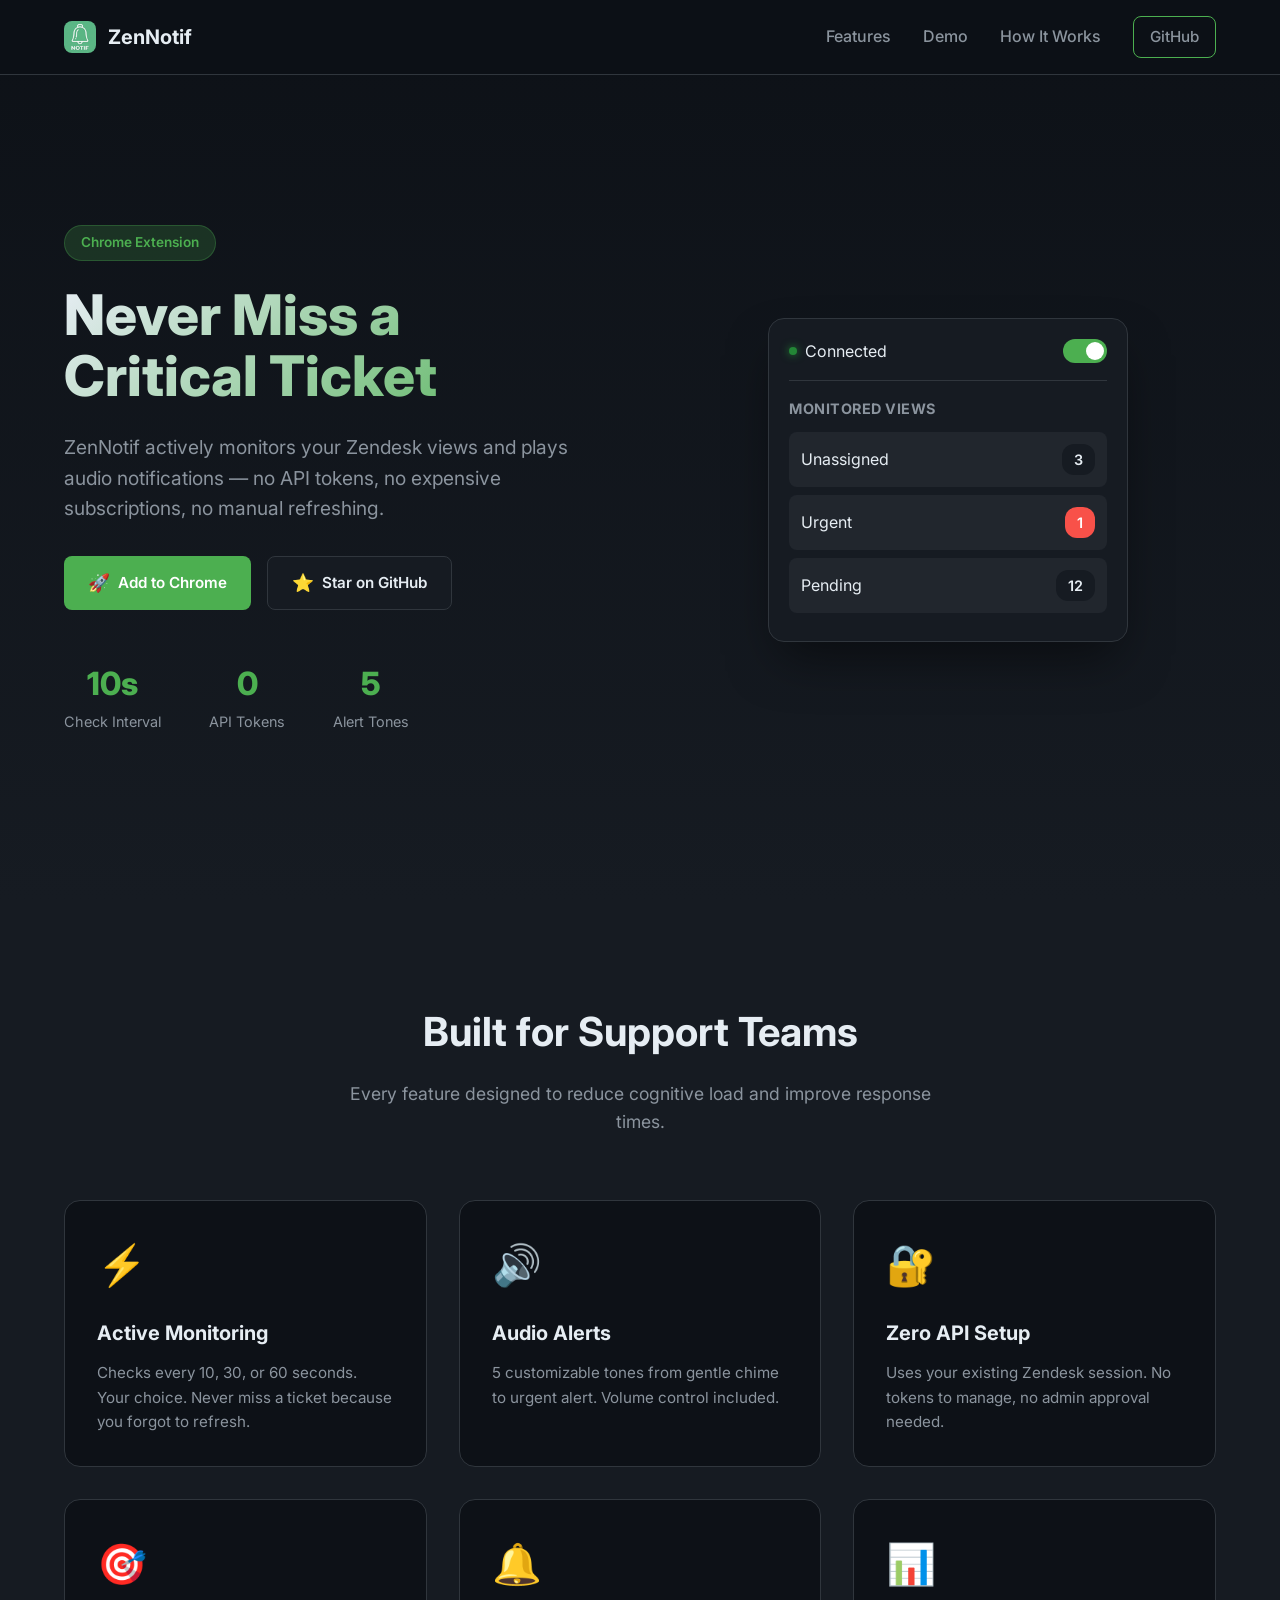
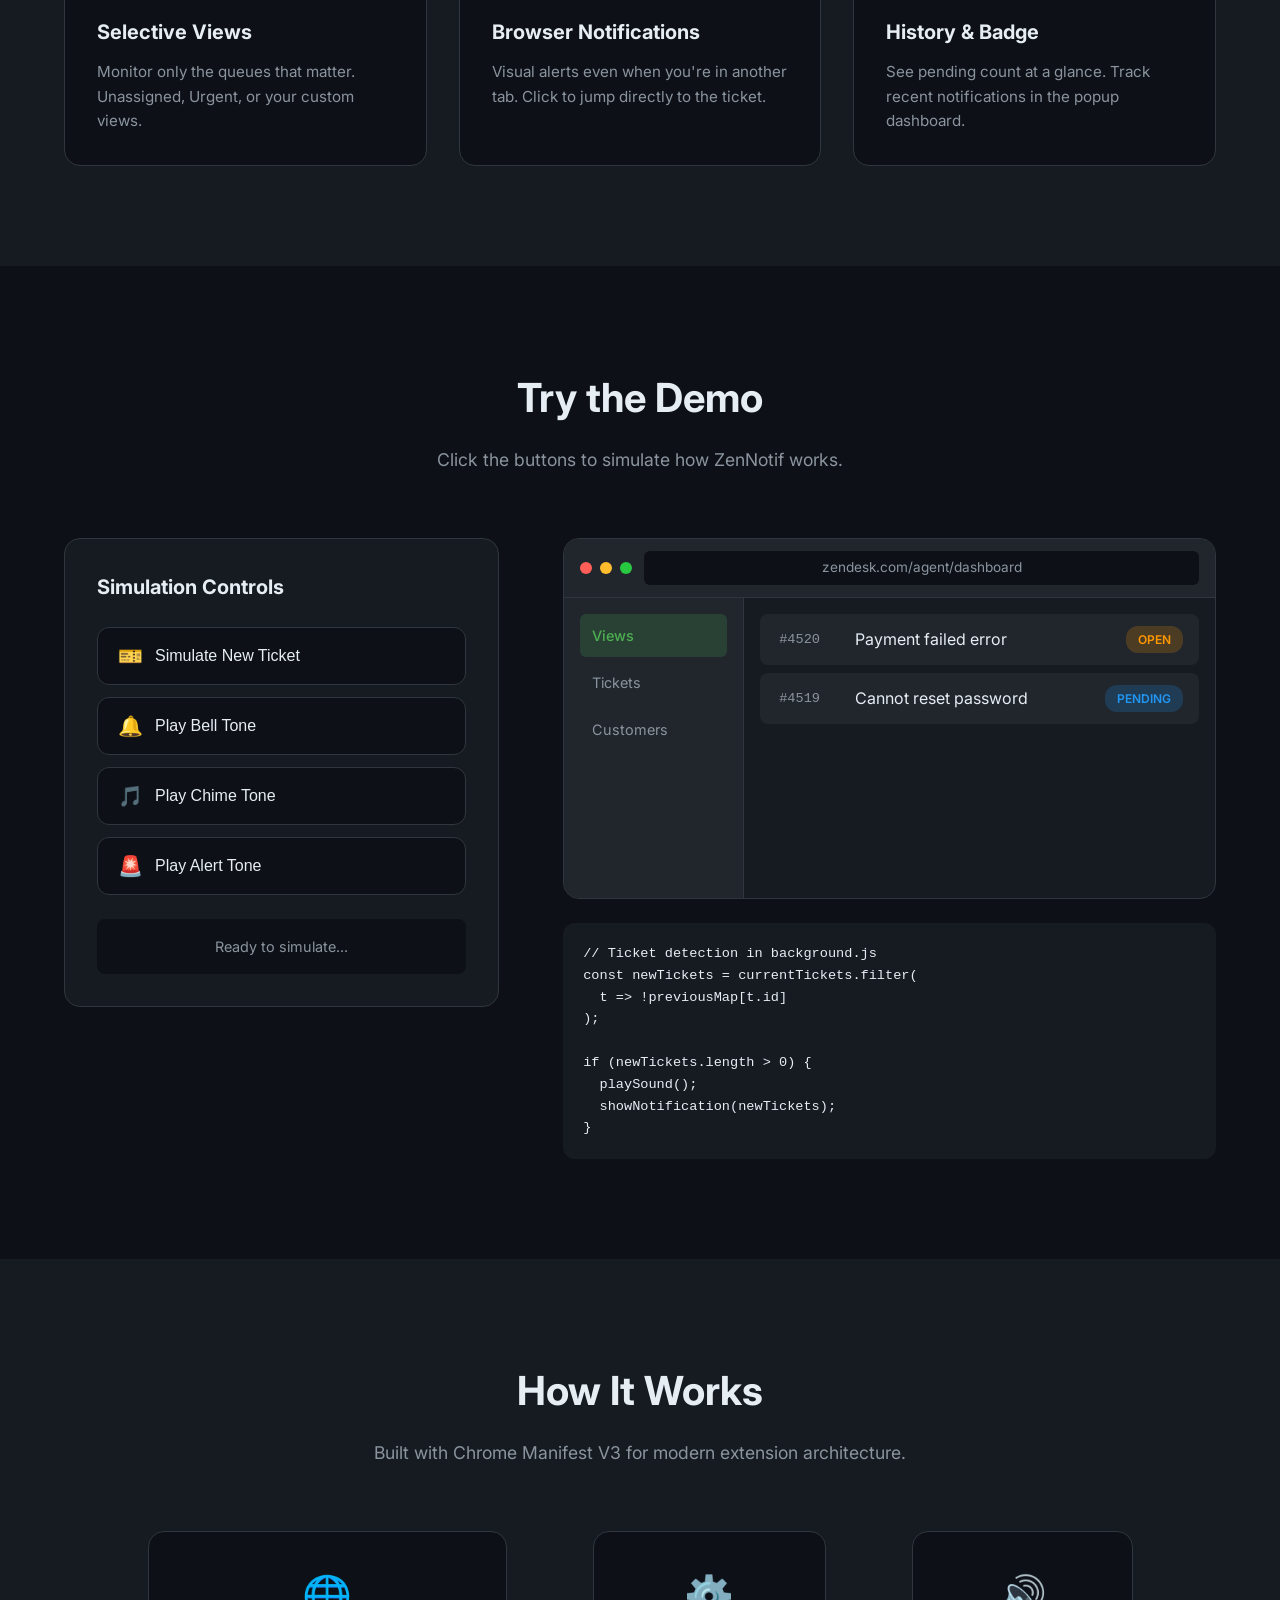
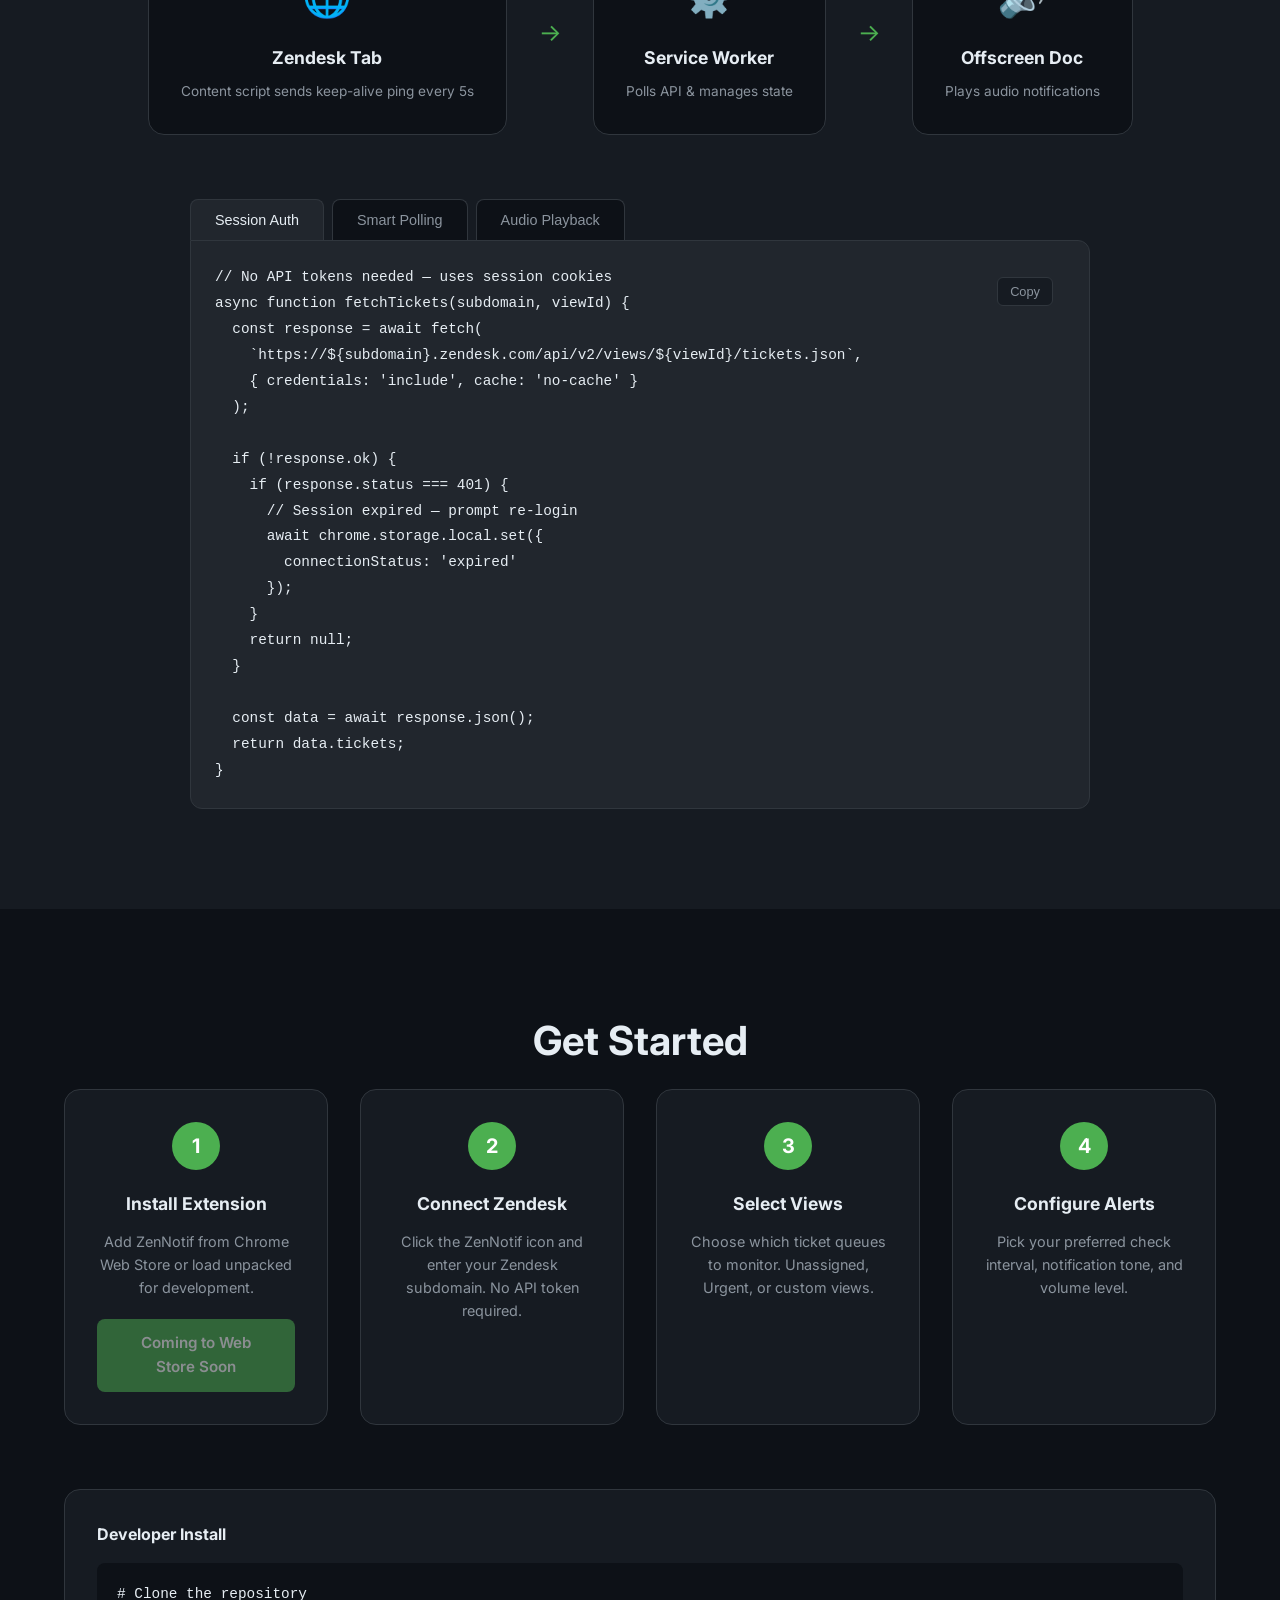
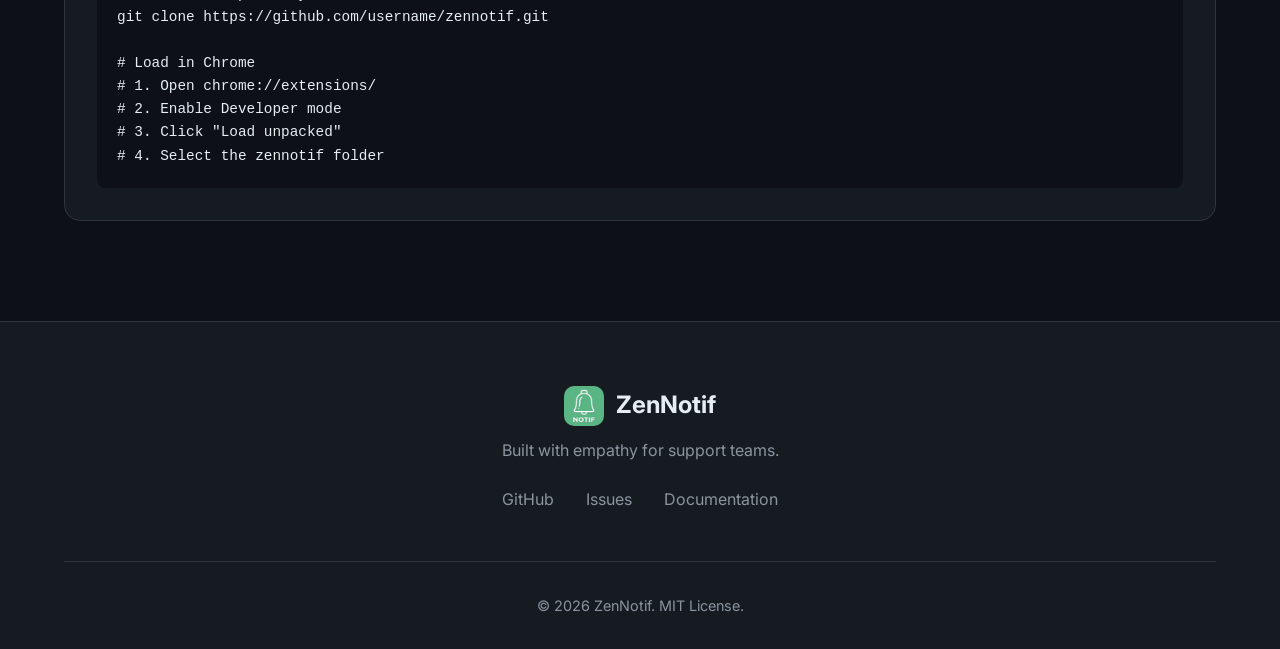
==== docs/index.html @ 3277ff70 "Add files via upload" ====
<!DOCTYPE html>
<html lang="en">
<head>
  <meta charset="UTF-8">
  <meta name="viewport" content="width=device-width, initial-scale=1.0">
  <title>ZenNotif — Automated Zendesk Ticket Notifications</title>
  <link rel="stylesheet" href="styles.css">
  <link rel="preconnect" href="https://fonts.googleapis.com">
  <link rel="preconnect" href="https://fonts.gstatic.com" crossorigin>
  <link href="https://fonts.googleapis.com/css2?family=Inter:wght@400;500;600;700&display=swap" rel="stylesheet">
</head>
<body>
  <!-- Navigation -->
  <nav class="navbar">
    <div class="container">
      <div class="nav-brand">
        <img src="../icon48.png" alt="ZenNotif" class="nav-logo">
        <span>ZenNotif</span>
      </div>
      <div class="nav-links">
        <a href="#features">Features</a>
        <a href="#demo">Demo</a>
        <a href="#how-it-works">How It Works</a>
        <a href="https://github.com/username/zennotif" class="btn btn-outline">GitHub</a>
      </div>
    </div>
  </nav>

  <!-- Hero Section -->
  <section class="hero">
    <div class="container">
      <div class="hero-content">
        <div class="hero-badge">Chrome Extension</div>
        <h1>Never Miss a Critical Ticket</h1>
        <p class="hero-description">
          ZenNotif actively monitors your Zendesk views and plays audio notifications 
          — no API tokens, no expensive subscriptions, no manual refreshing.
        </p>
        <div class="hero-buttons">
          <a href="#install" class="btn btn-primary">
            <span class="btn-icon">🚀</span>
            Add to Chrome
          </a>
          <a href="https://github.com/username/zennotif" class="btn btn-secondary">
            <span class="btn-icon">⭐</span>
            Star on GitHub
          </a>
        </div>
        <div class="hero-stats">
          <div class="stat">
            <span class="stat-value">10s</span>
            <span class="stat-label">Check Interval</span>
          </div>
          <div class="stat">
            <span class="stat-value">0</span>
            <span class="stat-label">API Tokens</span>
          </div>
          <div class="stat">
            <span class="stat-value">5</span>
            <span class="stat-label">Alert Tones</span>
          </div>
        </div>
      </div>
      <div class="hero-visual">
        <div class="extension-preview">
          <div class="popup-header">
            <span class="status-dot connected"></span>
            <span>Connected</span>
            <label class="toggle">
              <input type="checkbox" checked>
              <span class="toggle-slider"></span>
            </label>
          </div>
          <div class="popup-content">
            <h3>Monitored Views</h3>
            <div class="view-item">
              <span>Unassigned</span>
              <span class="count">3</span>
            </div>
            <div class="view-item">
              <span>Urgent</span>
              <span class="count urgent">1</span>
            </div>
            <div class="view-item">
              <span>Pending</span>
              <span class="count">12</span>
            </div>
          </div>
          <div class="notification-toast" id="notification-toast">
            <span class="toast-icon">🔔</span>
            <div class="toast-content">
              <strong>New ticket!</strong>
              <span>Login issue - Customer #4521</span>
            </div>
          </div>
        </div>
      </div>
    </div>
  </section>

  <!-- Features Section -->
  <section id="features" class="features">
    <div class="container">
      <h2 class="section-title">Built for Support Teams</h2>
      <p class="section-subtitle">Every feature designed to reduce cognitive load and improve response times.</p>
      
      <div class="features-grid">
        <div class="feature-card">
          <div class="feature-icon">⚡</div>
          <h3>Active Monitoring</h3>
          <p>Checks every 10, 30, or 60 seconds. Your choice. Never miss a ticket because you forgot to refresh.</p>
        </div>
        <div class="feature-card">
          <div class="feature-icon">🔊</div>
          <h3>Audio Alerts</h3>
          <p>5 customizable tones from gentle chime to urgent alert. Volume control included.</p>
        </div>
        <div class="feature-card">
          <div class="feature-icon">🔐</div>
          <h3>Zero API Setup</h3>
          <p>Uses your existing Zendesk session. No tokens to manage, no admin approval needed.</p>
        </div>
        <div class="feature-card">
          <div class="feature-icon">🎯</div>
          <h3>Selective Views</h3>
          <p>Monitor only the queues that matter. Unassigned, Urgent, or your custom views.</p>
        </div>
        <div class="feature-card">
          <div class="feature-icon">🔔</div>
          <h3>Browser Notifications</h3>
          <p>Visual alerts even when you're in another tab. Click to jump directly to the ticket.</p>
        </div>
        <div class="feature-card">
          <div class="feature-icon">📊</div>
          <h3>History & Badge</h3>
          <p>See pending count at a glance. Track recent notifications in the popup dashboard.</p>
        </div>
      </div>
    </div>
  </section>

  <!-- Interactive Demo -->
  <section id="demo" class="demo">
    <div class="container">
      <h2 class="section-title">Try the Demo</h2>
      <p class="section-subtitle">Click the buttons to simulate how ZenNotif works.</p>
      
      <div class="demo-grid">
        <div class="demo-controls">
          <h3>Simulation Controls</h3>
          <button class="demo-btn" onclick="simulateTicket()">
            <span>🎫</span>
            Simulate New Ticket
          </button>
          <button class="demo-btn" onclick="playTone('bell')">
            <span>🔔</span>
            Play Bell Tone
          </button>
          <button class="demo-btn" onclick="playTone('chime')">
            <span>🎵</span>
            Play Chime Tone
          </button>
          <button class="demo-btn" onclick="playTone('alert')">
            <span>🚨</span>
            Play Alert Tone
          </button>
          <div class="demo-status" id="demo-status">
            Ready to simulate...
          </div>
        </div>
        
        <div class="demo-preview">
          <div class="browser-mockup">
            <div class="browser-header">
              <div class="browser-dots">
                <span></span>
                <span></span>
                <span></span>
              </div>
              <div class="browser-address">zendesk.com/agent/dashboard</div>
            </div>
            <div class="browser-content">
              <div class="zendesk-ui">
                <div class="zendesk-sidebar">
                  <div class="sidebar-item active">Views</div>
                  <div class="sidebar-item">Tickets</div>
                  <div class="sidebar-item">Customers</div>
                </div>
                <div class="zendesk-main">
                  <div class="ticket-list" id="ticket-list">
                    <div class="ticket-item">
                      <span class="ticket-id">#4520</span>
                      <span class="ticket-subject">Payment failed error</span>
                      <span class="ticket-status open">Open</span>
                    </div>
                    <div class="ticket-item">
                      <span class="ticket-id">#4519</span>
                      <span class="ticket-subject">Cannot reset password</span>
                      <span class="ticket-status pending">Pending</span>
                    </div>
                  </div>
                </div>
              </div>
              <div class="extension-badge" id="extension-badge">
                <span class="badge-count">1</span>
              </div>
            </div>
          </div>
          <div class="code-preview" id="code-preview">
            <pre><code>// Ticket detection in background.js
const newTickets = currentTickets.filter(
  t => !previousMap[t.id]
);

if (newTickets.length > 0) {
  playSound();
  showNotification(newTickets);
}</code></pre>
          </div>
        </div>
      </div>
    </div>
  </section>

  <!-- How It Works -->
  <section id="how-it-works" class="how-it-works">
    <div class="container">
      <h2 class="section-title">How It Works</h2>
      <p class="section-subtitle">Built with Chrome Manifest V3 for modern extension architecture.</p>
      
      <div class="architecture-diagram">
        <div class="arch-flow">
          <div class="arch-box">
            <div class="arch-icon">🌐</div>
            <h4>Zendesk Tab</h4>
            <p>Content script sends keep-alive ping every 5s</p>
          </div>
          <div class="arch-arrow">→</div>
          <div class="arch-box">
            <div class="arch-icon">⚙️</div>
            <h4>Service Worker</h4>
            <p>Polls API & manages state</p>
          </div>
          <div class="arch-arrow">→</div>
          <div class="arch-box">
            <div class="arch-icon">🔊</div>
            <h4>Offscreen Doc</h4>
            <p>Plays audio notifications</p>
          </div>
        </div>
      </div>

      <div class="code-showcase">
        <div class="code-tabs">
          <button class="code-tab active" onclick="showCode('auth')">Session Auth</button>
          <button class="code-tab" onclick="showCode('polling')">Smart Polling</button>
          <button class="code-tab" onclick="showCode('audio')">Audio Playback</button>
        </div>
        
        <div class="code-content">
          <div id="code-auth" class="code-panel active">
            <pre><code class="language-javascript">// No API tokens needed — uses session cookies
async function fetchTickets(subdomain, viewId) {
  const response = await fetch(
    `https://${subdomain}.zendesk.com/api/v2/views/${viewId}/tickets.json`,
    { credentials: 'include', cache: 'no-cache' }
  );
  
  if (!response.ok) {
    if (response.status === 401) {
      // Session expired — prompt re-login
      await chrome.storage.local.set({ 
        connectionStatus: 'expired' 
      });
    }
    return null;
  }
  
  const data = await response.json();
  return data.tickets;
}</code></pre>
          </div>
          
          <div id="code-polling" class="code-panel">
            <pre><code class="language-javascript">// Snapshot-based change detection
const previousMap = storedSnapshot || {};
const newTickets = [];

for (const ticket of currentTickets) {
  const prevStatus = previousMap[ticket.id];
  const currentStatus = ticket.status;
  
  if (prevStatus === undefined) {
    // New ticket in view
    newTickets.push({
      id: ticket.id,
      subject: ticket.subject,
      reason: 'New ticket'
    });
  } else if (prevStatus !== currentStatus) {
    // Status changed
    newTickets.push({
      id: ticket.id,
      subject: ticket.subject,
      reason: `Changed to ${currentStatus}`
    });
  }
}

// Update snapshot for next comparison
await chrome.storage.local.set({
  [`snapshot_${viewId}`]: currentMap
});</code></pre>
          </div>
          
          <div id="code-audio" class="code-panel">
            <pre><code class="language-javascript">// Manifest V3 requires offscreen document for audio
async function ensureOffscreen() {
  const contexts = await chrome.runtime.getContexts({
    contextTypes: ['OFFSCREEN_DOCUMENT']
  });
  
  if (contexts.length === 0) {
    await chrome.offscreen.createDocument({
      url: 'offscreen.html',
      reasons: ['AUDIO_PLAYBACK'],
      justification: 'Play ticket notifications'
    });
  }
}

// Send play command to offscreen
chrome.runtime.sendMessage({
  target: 'offscreen',
  type: 'play-sound',
  url: chrome.runtime.getURL('notifikasi.mp3'),
  volume: 0.8,
  tone: 'default'
});</code></pre>
          </div>
        </div>
      </div>
    </div>
  </section>

  <!-- Installation -->
  <section id="install" class="install">
    <div class="container">
      <h2 class="section-title">Get Started</h2>
      
      <div class="install-steps">
        <div class="install-step">
          <div class="step-number">1</div>
          <h3>Install Extension</h3>
          <p>Add ZenNotif from Chrome Web Store or load unpacked for development.</p>
          <a href="#" class="btn btn-primary disabled">Coming to Web Store Soon</a>
        </div>
        <div class="install-step">
          <div class="step-number">2</div>
          <h3>Connect Zendesk</h3>
          <p>Click the ZenNotif icon and enter your Zendesk subdomain. No API token required.</p>
        </div>
        <div class="install-step">
          <div class="step-number">3</div>
          <h3>Select Views</h3>
          <p>Choose which ticket queues to monitor. Unassigned, Urgent, or custom views.</p>
        </div>
        <div class="install-step">
          <div class="step-number">4</div>
          <h3>Configure Alerts</h3>
          <p>Pick your preferred check interval, notification tone, and volume level.</p>
        </div>
      </div>
      
      <div class="install-note">
        <h4>Developer Install</h4>
        <pre><code class="language-bash"># Clone the repository
git clone https://github.com/username/zennotif.git

# Load in Chrome
# 1. Open chrome://extensions/
# 2. Enable Developer mode
# 3. Click "Load unpacked"
# 4. Select the zennotif folder</code></pre>
      </div>
    </div>
  </section>

  <!-- Footer -->
  <footer class="footer">
    <div class="container">
      <div class="footer-content">
        <div class="footer-brand">
          <img src="../icon48.png" alt="ZenNotif" class="footer-logo">
          <span>ZenNotif</span>
        </div>
        <p class="footer-tagline">Built with empathy for support teams.</p>
        <div class="footer-links">
          <a href="https://github.com/username/zennotif">GitHub</a>
          <a href="https://github.com/username/zennotif/issues">Issues</a>
          <a href="https://github.com/username/zennotif/blob/main/README.md">Documentation</a>
        </div>
      </div>
      <div class="footer-bottom">
        <p>&copy; 2026 ZenNotif. MIT License.</p>
      </div>
    </div>
  </footer>

  <script src="script.js"></script>
</body>
</html>
---- docs/styles.css ----
/* ===== ZenNotif Landing Page Styles ===== */

:root {
  --primary: #4CAF50;
  --primary-dark: #388E3C;
  --primary-light: #C8E6C9;
  --secondary: #2196F3;
  --accent: #FF5722;
  --background: #0D1117;
  --surface: #161B22;
  --surface-light: #21262D;
  --text: #E6EDF3;
  --text-secondary: #8B949E;
  --border: #30363D;
  --success: #238636;
  --warning: #F0883E;
  --error: #F85149;
  --font-main: 'Inter', -apple-system, BlinkMacSystemFont, sans-serif;
}

* {
  margin: 0;
  padding: 0;
  box-sizing: border-box;
}

body {
  font-family: var(--font-main);
  background: var(--background);
  color: var(--text);
  line-height: 1.6;
  overflow-x: hidden;
}

.container {
  max-width: 1200px;
  margin: 0 auto;
  padding: 0 24px;
}

/* ===== Navigation ===== */
.navbar {
  position: fixed;
  top: 0;
  left: 0;
  right: 0;
  background: rgba(13, 17, 23, 0.95);
  backdrop-filter: blur(10px);
  border-bottom: 1px solid var(--border);
  z-index: 1000;
  padding: 16px 0;
}

.navbar .container {
  display: flex;
  justify-content: space-between;
  align-items: center;
}

.nav-brand {
  display: flex;
  align-items: center;
  gap: 12px;
  font-weight: 700;
  font-size: 1.25rem;
  color: var(--text);
}

.nav-logo {
  width: 32px;
  height: 32px;
  border-radius: 8px;
}

.nav-links {
  display: flex;
  align-items: center;
  gap: 32px;
}

.nav-links a {
  color: var(--text-secondary);
  text-decoration: none;
  font-weight: 500;
  transition: color 0.2s;
}

.nav-links a:hover {
  color: var(--text);
}

/* ===== Buttons ===== */
.btn {
  display: inline-flex;
  align-items: center;
  gap: 8px;
  padding: 12px 24px;
  border-radius: 8px;
  font-weight: 600;
  font-size: 0.95rem;
  text-decoration: none;
  transition: all 0.2s;
  border: none;
  cursor: pointer;
}

.btn-primary {
  background: var(--primary);
  color: white;
}

.btn-primary:hover {
  background: var(--primary-dark);
  transform: translateY(-2px);
  box-shadow: 0 4px 12px rgba(76, 175, 80, 0.3);
}

.btn-secondary {
  background: var(--surface);
  color: var(--text);
  border: 1px solid var(--border);
}

.btn-secondary:hover {
  background: var(--surface-light);
  border-color: var(--text-secondary);
}

.btn-outline {
  background: transparent;
  color: var(--primary);
  border: 1px solid var(--primary);
  padding: 8px 16px;
}

.btn-outline:hover {
  background: var(--primary);
  color: white;
}

.btn.disabled {
  opacity: 0.5;
  cursor: not-allowed;
}

.btn-icon {
  font-size: 1.1rem;
}

/* ===== Hero Section ===== */
.hero {
  padding: 140px 0 80px;
  background: linear-gradient(180deg, var(--background) 0%, var(--surface) 100%);
  min-height: 100vh;
  display: flex;
  align-items: center;
}

.hero .container {
  display: grid;
  grid-template-columns: 1fr 1fr;
  gap: 80px;
  align-items: center;
}

.hero-badge {
  display: inline-block;
  background: rgba(76, 175, 80, 0.2);
  color: var(--primary);
  padding: 6px 16px;
  border-radius: 20px;
  font-size: 0.85rem;
  font-weight: 600;
  margin-bottom: 24px;
  border: 1px solid rgba(76, 175, 80, 0.3);
}

.hero h1 {
  font-size: 3.5rem;
  font-weight: 800;
  line-height: 1.1;
  margin-bottom: 24px;
  background: linear-gradient(135deg, var(--text) 0%, var(--primary) 100%);
  -webkit-background-clip: text;
  -webkit-text-fill-color: transparent;
  background-clip: text;
}

.hero-description {
  font-size: 1.2rem;
  color: var(--text-secondary);
  margin-bottom: 32px;
  max-width: 540px;
}

.hero-buttons {
  display: flex;
  gap: 16px;
  margin-bottom: 48px;
}

.hero-stats {
  display: flex;
  gap: 48px;
}

.stat {
  text-align: center;
}

.stat-value {
  display: block;
  font-size: 2rem;
  font-weight: 800;
  color: var(--primary);
}

.stat-label {
  font-size: 0.9rem;
  color: var(--text-secondary);
}

/* ===== Extension Preview ===== */
.extension-preview {
  background: var(--surface);
  border-radius: 16px;
  padding: 20px;
  border: 1px solid var(--border);
  box-shadow: 0 25px 50px -12px rgba(0, 0, 0, 0.5);
  position: relative;
  max-width: 360px;
  margin: 0 auto;
}

.popup-header {
  display: flex;
  align-items: center;
  gap: 8px;
  padding-bottom: 16px;
  border-bottom: 1px solid var(--border);
  margin-bottom: 16px;
}

.status-dot {
  width: 8px;
  height: 8px;
  border-radius: 50%;
}

.status-dot.connected {
  background: var(--success);
  box-shadow: 0 0 8px var(--success);
}

.toggle {
  margin-left: auto;
}

.toggle input {
  display: none;
}

.toggle-slider {
  width: 44px;
  height: 24px;
  background: var(--surface-light);
  border-radius: 12px;
  display: block;
  position: relative;
  cursor: pointer;
  transition: background 0.2s;
}

.toggle input:checked + .toggle-slider {
  background: var(--primary);
}

.toggle-slider::after {
  content: '';
  position: absolute;
  width: 18px;
  height: 18px;
  background: white;
  border-radius: 50%;
  top: 3px;
  left: 3px;
  transition: transform 0.2s;
}

.toggle input:checked + .toggle-slider::after {
  transform: translateX(20px);
}

.popup-content h3 {
  font-size: 0.9rem;
  color: var(--text-secondary);
  margin-bottom: 12px;
  text-transform: uppercase;
  letter-spacing: 0.5px;
}

.view-item {
  display: flex;
  justify-content: space-between;
  align-items: center;
  padding: 12px;
  background: var(--surface-light);
  border-radius: 8px;
  margin-bottom: 8px;
}

.count {
  background: var(--surface);
  padding: 4px 12px;
  border-radius: 12px;
  font-weight: 600;
  font-size: 0.9rem;
}

.count.urgent {
  background: var(--error);
  color: white;
}

.notification-toast {
  position: absolute;
  bottom: -60px;
  left: 50%;
  transform: translateX(-50%) translateY(20px);
  background: var(--surface);
  border: 1px solid var(--primary);
  border-radius: 12px;
  padding: 16px;
  display: flex;
  align-items: center;
  gap: 12px;
  opacity: 0;
  transition: all 0.5s ease;
  width: 90%;
}

.notification-toast.show {
  opacity: 1;
  transform: translateX(-50%) translateY(0);
}

.toast-icon {
  font-size: 1.5rem;
}

.toast-content {
  display: flex;
  flex-direction: column;
}

.toast-content strong {
  color: var(--primary);
}

.toast-content span {
  font-size: 0.85rem;
  color: var(--text-secondary);
}

/* ===== Features Section ===== */
.features {
  padding: 100px 0;
  background: var(--surface);
}

.section-title {
  text-align: center;
  font-size: 2.5rem;
  font-weight: 700;
  margin-bottom: 16px;
}

.section-subtitle {
  text-align: center;
  font-size: 1.1rem;
  color: var(--text-secondary);
  max-width: 600px;
  margin: 0 auto 64px;
}

.features-grid {
  display: grid;
  grid-template-columns: repeat(3, 1fr);
  gap: 32px;
}

.feature-card {
  background: var(--background);
  border: 1px solid var(--border);
  border-radius: 16px;
  padding: 32px;
  transition: all 0.3s;
}

.feature-card:hover {
  transform: translateY(-4px);
  border-color: var(--primary);
  box-shadow: 0 20px 40px rgba(0, 0, 0, 0.3);
}

.feature-icon {
  font-size: 2.5rem;
  margin-bottom: 20px;
}

.feature-card h3 {
  font-size: 1.25rem;
  margin-bottom: 12px;
}

.feature-card p {
  color: var(--text-secondary);
  font-size: 0.95rem;
}

/* ===== Demo Section ===== */
.demo {
  padding: 100px 0;
  background: var(--background);
}

.demo-grid {
  display: grid;
  grid-template-columns: 1fr 1.5fr;
  gap: 64px;
  align-items: start;
}

.demo-controls {
  background: var(--surface);
  border-radius: 16px;
  padding: 32px;
  border: 1px solid var(--border);
}

.demo-controls h3 {
  margin-bottom: 24px;
  font-size: 1.25rem;
}

.demo-btn {
  display: flex;
  align-items: center;
  gap: 12px;
  width: 100%;
  padding: 16px 20px;
  margin-bottom: 12px;
  background: var(--background);
  border: 1px solid var(--border);
  border-radius: 12px;
  color: var(--text);
  font-size: 1rem;
  cursor: pointer;
  transition: all 0.2s;
}

.demo-btn:hover {
  background: var(--surface-light);
  border-color: var(--primary);
}

.demo-btn span {
  font-size: 1.25rem;
}

.demo-status {
  margin-top: 24px;
  padding: 16px;
  background: var(--background);
  border-radius: 8px;
  font-size: 0.9rem;
  color: var(--text-secondary);
  text-align: center;
}

.browser-mockup {
  background: var(--surface);
  border-radius: 16px;
  overflow: hidden;
  border: 1px solid var(--border);
  margin-bottom: 24px;
}

.browser-header {
  display: flex;
  align-items: center;
  gap: 12px;
  padding: 12px 16px;
  background: var(--surface-light);
  border-bottom: 1px solid var(--border);
}

.browser-dots {
  display: flex;
  gap: 8px;
}

.browser-dots span {
  width: 12px;
  height: 12px;
  border-radius: 50%;
}

.browser-dots span:nth-child(1) { background: #ff5f57; }
.browser-dots span:nth-child(2) { background: #ffbd2e; }
.browser-dots span:nth-child(3) { background: #28c840; }

.browser-address {
  flex: 1;
  background: var(--background);
  padding: 6px 12px;
  border-radius: 6px;
  font-size: 0.85rem;
  color: var(--text-secondary);
  text-align: center;
}

.browser-content {
  position: relative;
  min-height: 300px;
}

.zendesk-ui {
  display: flex;
  height: 300px;
}

.zendesk-sidebar {
  width: 180px;
  background: var(--surface-light);
  padding: 16px;
  border-right: 1px solid var(--border);
}

.sidebar-item {
  padding: 10px 12px;
  border-radius: 6px;
  margin-bottom: 4px;
  color: var(--text-secondary);
  font-size: 0.9rem;
}

.sidebar-item.active {
  background: rgba(76, 175, 80, 0.2);
  color: var(--primary);
  font-weight: 500;
}

.zendesk-main {
  flex: 1;
  padding: 16px;
}

.ticket-list {
  display: flex;
  flex-direction: column;
  gap: 8px;
}

.ticket-item {
  display: grid;
  grid-template-columns: 60px 1fr auto;
  gap: 16px;
  align-items: center;
  padding: 12px 16px;
  background: var(--surface-light);
  border-radius: 8px;
  border-left: 3px solid transparent;
  animation: slideIn 0.5s ease;
}

.ticket-item.new-ticket {
  border-left-color: var(--primary);
  animation: pulse 2s infinite;
}

@keyframes slideIn {
  from {
    opacity: 0;
    transform: translateX(-20px);
  }
  to {
    opacity: 1;
    transform: translateX(0);
  }
}

@keyframes pulse {
  0%, 100% { box-shadow: 0 0 0 0 rgba(76, 175, 80, 0.4); }
  50% { box-shadow: 0 0 0 10px rgba(76, 175, 80, 0); }
}

.ticket-id {
  font-family: monospace;
  color: var(--text-secondary);
  font-size: 0.85rem;
}

.ticket-subject {
  color: var(--text);
}

.ticket-status {
  padding: 4px 12px;
  border-radius: 12px;
  font-size: 0.75rem;
  font-weight: 600;
  text-transform: uppercase;
}

.ticket-status.open {
  background: rgba(255, 152, 0, 0.2);
  color: #FF9800;
}

.ticket-status.pending {
  background: rgba(33, 150, 243, 0.2);
  color: #2196F3;
}

.ticket-status.new {
  background: rgba(76, 175, 80, 0.2);
  color: var(--primary);
}

.extension-badge {
  position: absolute;
  top: 16px;
  right: 16px;
  width: 48px;
  height: 48px;
  background: var(--surface);
  border-radius: 50%;
  display: flex;
  align-items: center;
  justify-content: center;
  border: 2px solid var(--border);
  box-shadow: 0 4px 12px rgba(0, 0, 0, 0.3);
  opacity: 0;
  transform: scale(0);
  transition: all 0.3s ease;
}

.extension-badge.show {
  opacity: 1;
  transform: scale(1);
}

.extension-badge::before {
  content: '';
  position: absolute;
  width: 100%;
  height: 100%;
  background: url('../icon48.png') center/contain no-repeat;
  border-radius: 50%;
}

.badge-count {
  position: absolute;
  top: -4px;
  right: -4px;
  background: var(--error);
  color: white;
  font-size: 0.7rem;
  font-weight: 700;
  padding: 2px 6px;
  border-radius: 10px;
  min-width: 18px;
  text-align: center;
}

.code-preview {
  background: var(--surface);
  border-radius: 12px;
  overflow: hidden;
}

.code-preview pre {
  padding: 20px;
  overflow-x: auto;
}

.code-preview code {
  font-family: 'SF Mono', Monaco, monospace;
  font-size: 0.85rem;
  color: var(--text);
  line-height: 1.6;
}

/* ===== How It Works ===== */
.how-it-works {
  padding: 100px 0;
  background: var(--surface);
}

.architecture-diagram {
  margin-bottom: 64px;
}

.arch-flow {
  display: flex;
  align-items: center;
  justify-content: center;
  gap: 32px;
  flex-wrap: wrap;
}

.arch-box {
  background: var(--background);
  border: 1px solid var(--border);
  border-radius: 16px;
  padding: 32px;
  text-align: center;
  min-width: 200px;
  transition: all 0.3s;
}

.arch-box:hover {
  border-color: var(--primary);
  transform: translateY(-4px);
}

.arch-icon {
  font-size: 2.5rem;
  margin-bottom: 16px;
}

.arch-box h4 {
  margin-bottom: 8px;
  font-size: 1.1rem;
}

.arch-box p {
  font-size: 0.85rem;
  color: var(--text-secondary);
}

.arch-arrow {
  font-size: 1.5rem;
  color: var(--primary);
}

.code-showcase {
  max-width: 900px;
  margin: 0 auto;
}

.code-tabs {
  display: flex;
  gap: 8px;
  margin-bottom: 0;
}

.code-tab {
  padding: 12px 24px;
  background: var(--background);
  border: 1px solid var(--border);
  border-bottom: none;
  border-radius: 8px 8px 0 0;
  color: var(--text-secondary);
  font-size: 0.9rem;
  cursor: pointer;
  transition: all 0.2s;
}

.code-tab:hover {
  color: var(--text);
}

.code-tab.active {
  background: var(--surface-light);
  color: var(--text);
  border-color: var(--border);
}

.code-content {
  background: var(--surface-light);
  border: 1px solid var(--border);
  border-radius: 0 12px 12px 12px;
  overflow: hidden;
}

.code-panel {
  display: none;
  padding: 24px;
}

.code-panel.active {
  display: block;
}

.code-panel pre {
  overflow-x: auto;
}

.code-panel code {
  font-family: 'SF Mono', Monaco, monospace;
  font-size: 0.9rem;
  line-height: 1.8;
}

/* ===== Installation ===== */
.install {
  padding: 100px 0;
  background: var(--background);
}

.install-steps {
  display: grid;
  grid-template-columns: repeat(4, 1fr);
  gap: 32px;
  margin-bottom: 64px;
}

.install-step {
  text-align: center;
  padding: 32px;
  background: var(--surface);
  border-radius: 16px;
  border: 1px solid var(--border);
}

.step-number {
  width: 48px;
  height: 48px;
  background: var(--primary);
  color: white;
  border-radius: 50%;
  display: flex;
  align-items: center;
  justify-content: center;
  font-size: 1.25rem;
  font-weight: 700;
  margin: 0 auto 20px;
}

.install-step h3 {
  font-size: 1.1rem;
  margin-bottom: 12px;
}

.install-step p {
  font-size: 0.9rem;
  color: var(--text-secondary);
  margin-bottom: 20px;
}

.install-note {
  background: var(--surface);
  border-radius: 16px;
  padding: 32px;
  border: 1px solid var(--border);
}

.install-note h4 {
  margin-bottom: 16px;
}

.install-note pre {
  background: var(--background);
  padding: 20px;
  border-radius: 8px;
  overflow-x: auto;
}

.install-note code {
  font-family: 'SF Mono', Monaco, monospace;
  font-size: 0.9rem;
  color: var(--text);
}

/* ===== Footer ===== */
.footer {
  padding: 64px 0 32px;
  background: var(--surface);
  border-top: 1px solid var(--border);
}

.footer-content {
  display: flex;
  flex-direction: column;
  align-items: center;
  text-align: center;
  margin-bottom: 48px;
}

.footer-brand {
  display: flex;
  align-items: center;
  gap: 12px;
  font-size: 1.5rem;
  font-weight: 700;
  margin-bottom: 12px;
}

.footer-logo {
  width: 40px;
  height: 40px;
  border-radius: 10px;
}

.footer-tagline {
  color: var(--text-secondary);
  margin-bottom: 24px;
}

.footer-links {
  display: flex;
  gap: 32px;
}

.footer-links a {
  color: var(--text-secondary);
  text-decoration: none;
  transition: color 0.2s;
}

.footer-links a:hover {
  color: var(--primary);
}

.footer-bottom {
  text-align: center;
  padding-top: 32px;
  border-top: 1px solid var(--border);
  color: var(--text-secondary);
  font-size: 0.9rem;
}

/* ===== Responsive ===== */
@media (max-width: 1024px) {
  .hero .container {
    grid-template-columns: 1fr;
    text-align: center;
  }
  
  .hero h1 {
    font-size: 2.5rem;
  }
  
  .hero-buttons {
    justify-content: center;
  }
  
  .hero-stats {
    justify-content: center;
  }
  
  .features-grid {
    grid-template-columns: repeat(2, 1fr);
  }
  
  .demo-grid {
    grid-template-columns: 1fr;
  }
  
  .install-steps {
    grid-template-columns: repeat(2, 1fr);
  }
}

@media (max-width: 768px) {
  .nav-links a:not(.btn) {
    display: none;
  }
  
  .hero {
    padding: 120px 0 60px;
  }
  
  .hero h1 {
    font-size: 2rem;
  }
  
  .hero-stats {
    flex-direction: column;
    gap: 24px;
  }
  
  .features-grid {
    grid-template-columns: 1fr;
  }
  
  .arch-flow {
    flex-direction: column;
  }
  
  .arch-arrow {
    transform: rotate(90deg);
  }
  
  .install-steps {
    grid-template-columns: 1fr;
  }
  
  .code-tabs {
    flex-wrap: wrap;
  }
  
  .section-title {
    font-size: 1.75rem;
  }
}
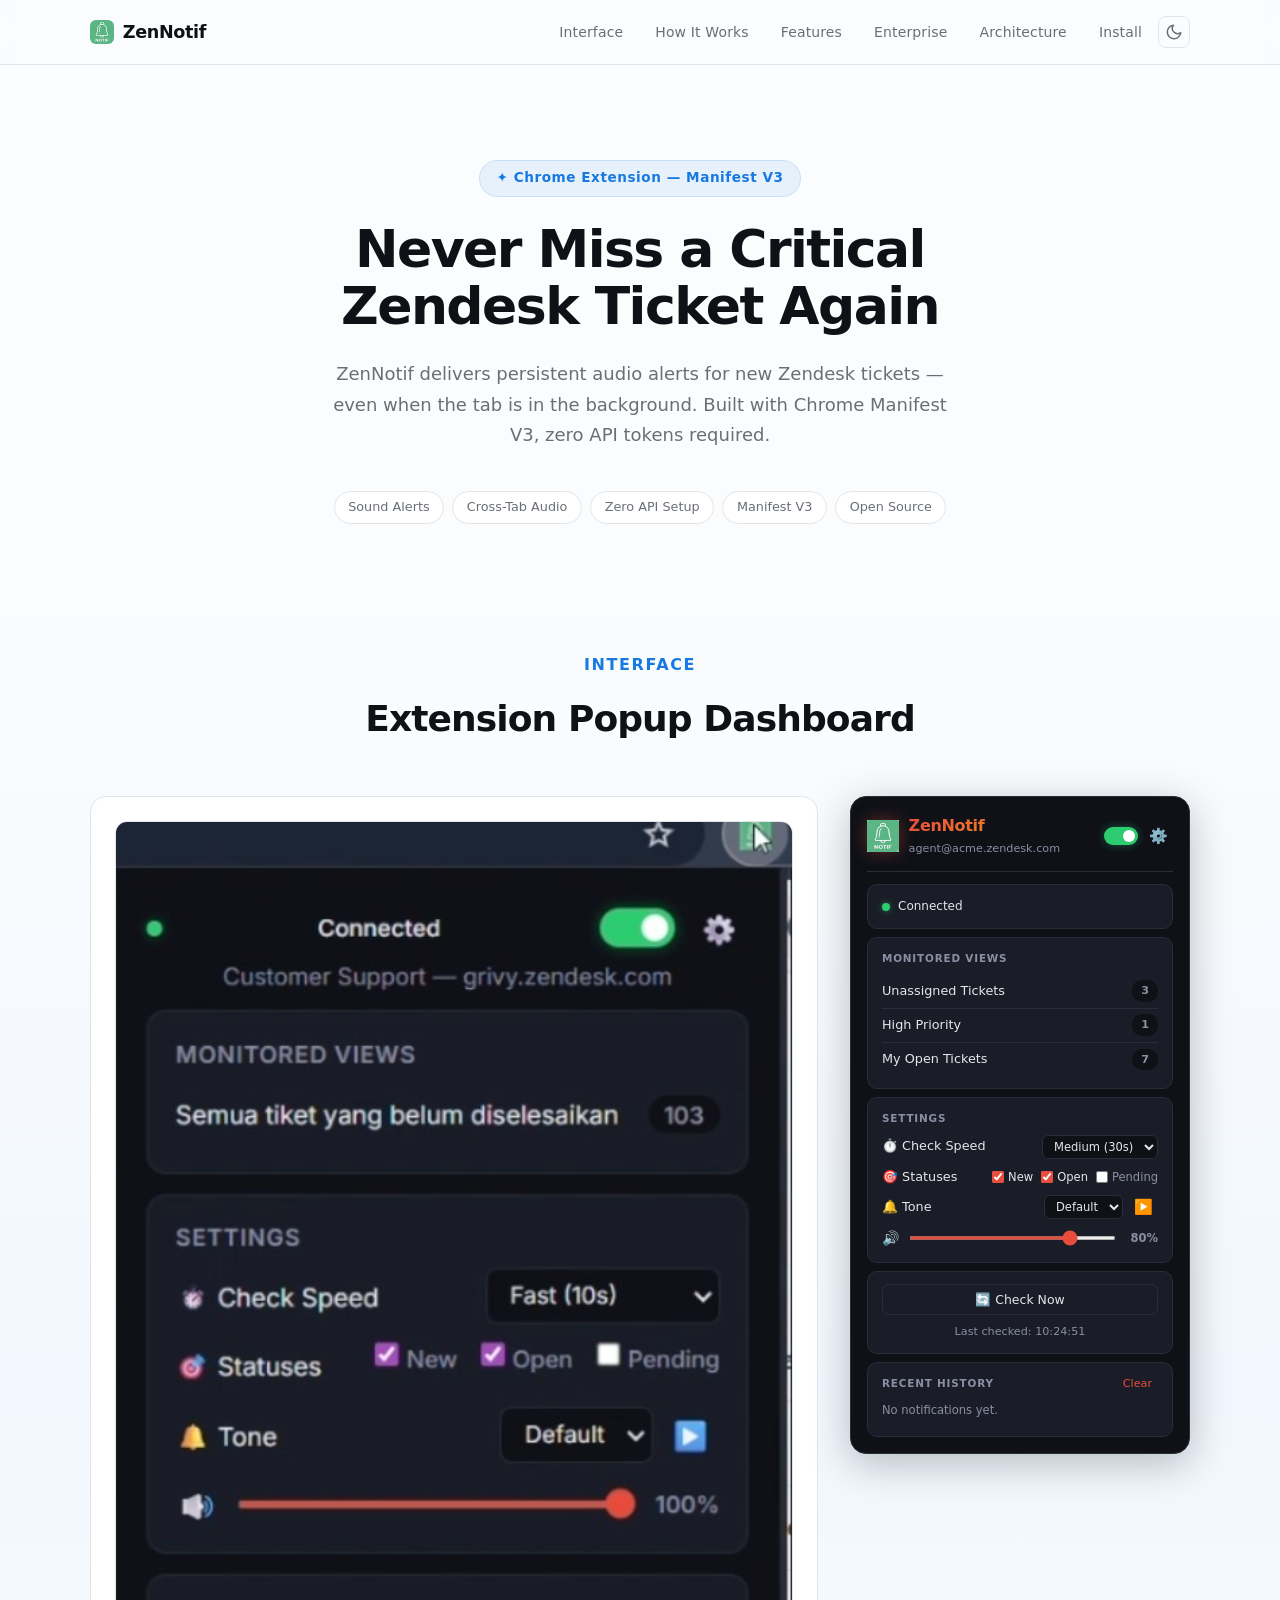
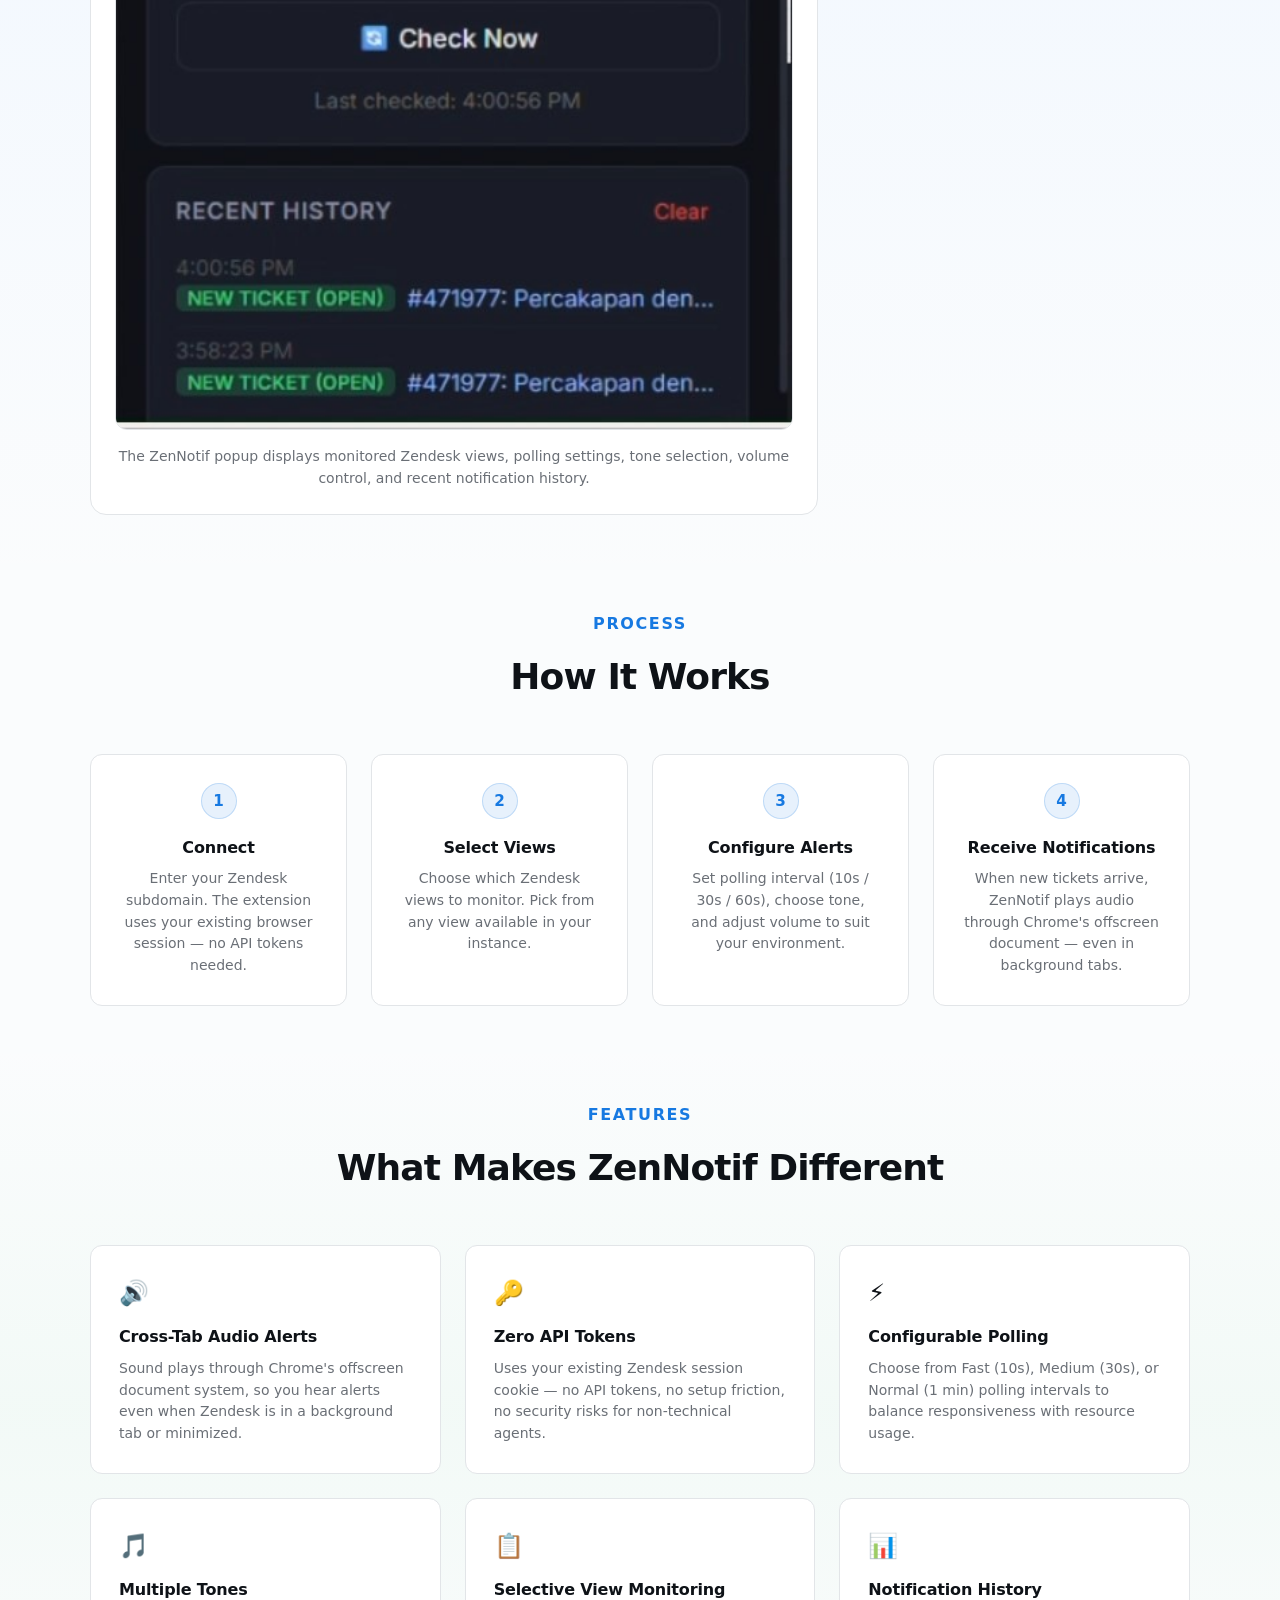
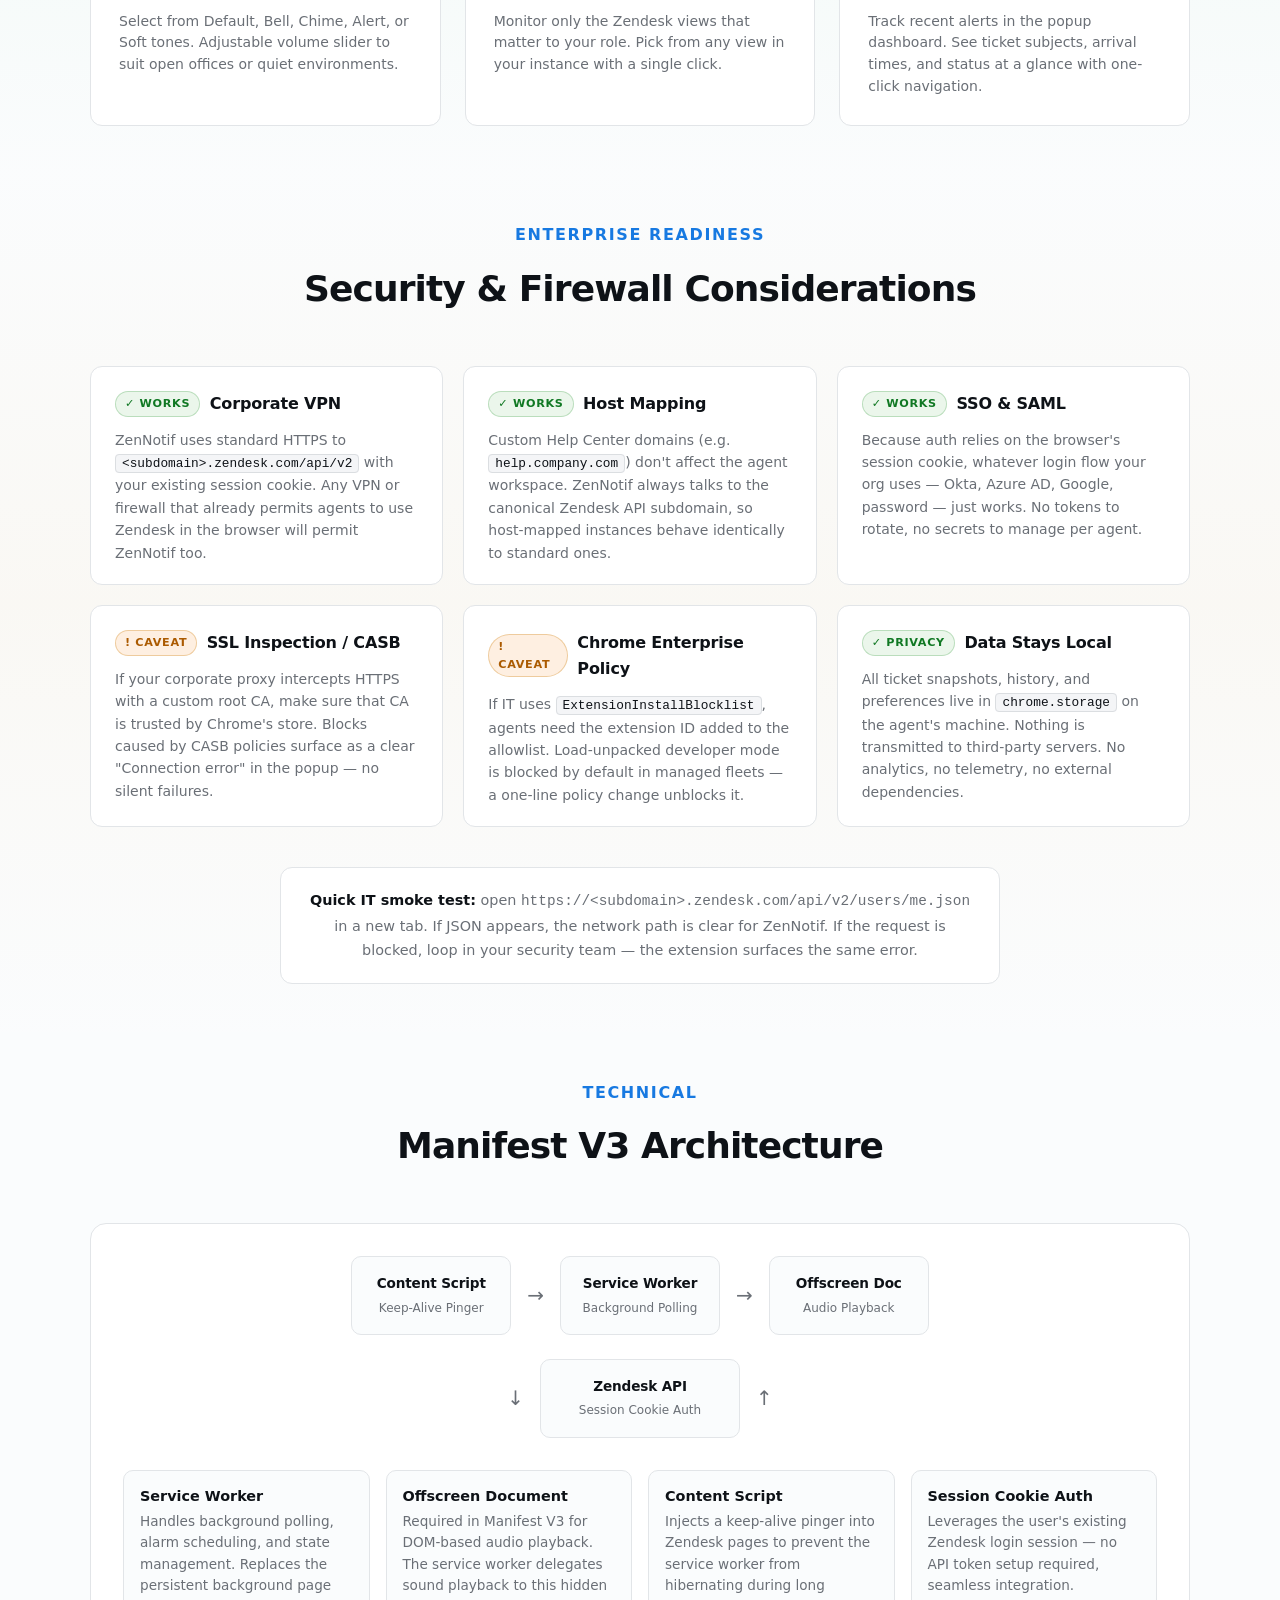
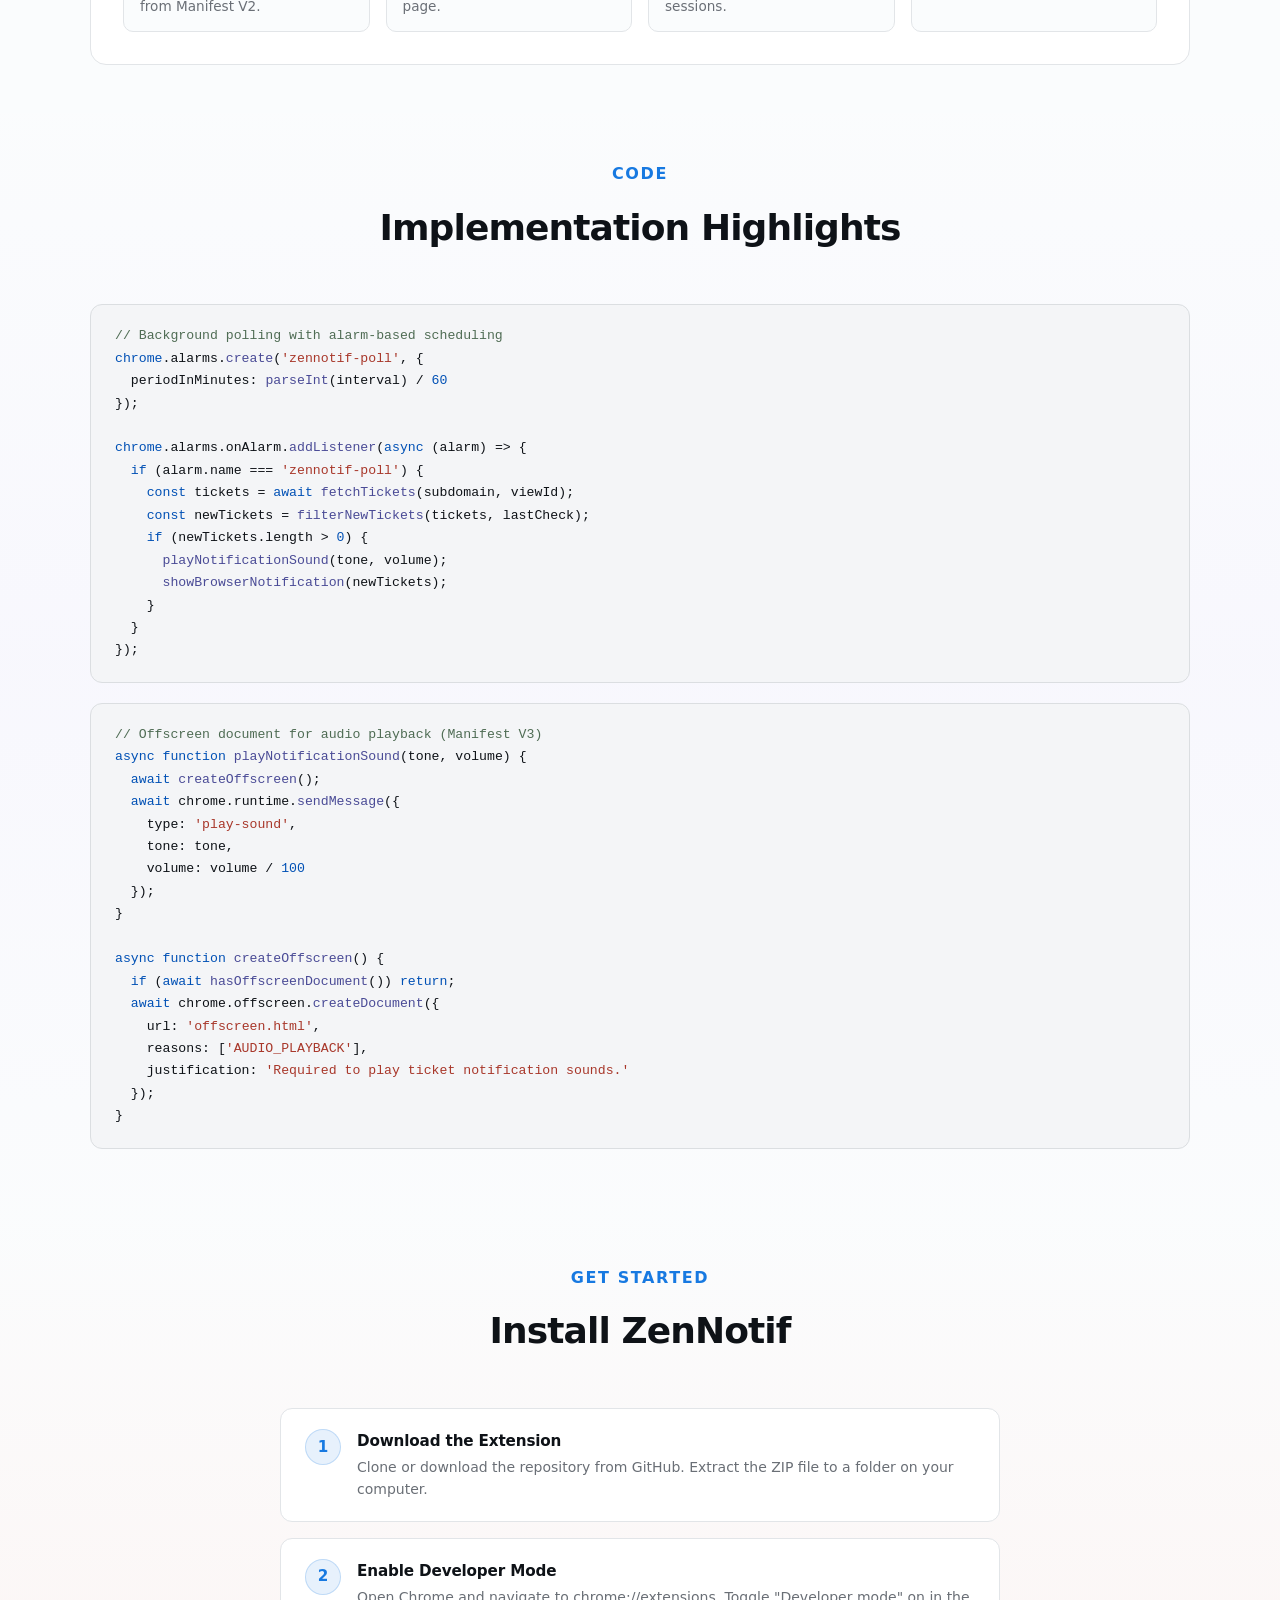
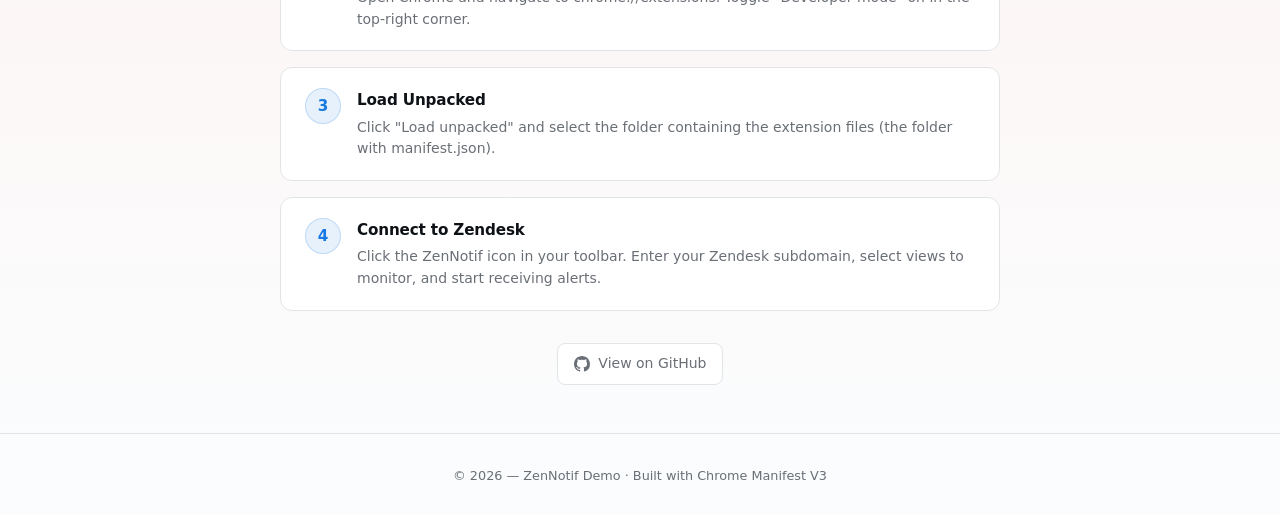
==== commit 64b589d0: "docs: add landing page for GitHub Pages Live demo served from /docs on the default branch. Enable in" ====
--- a/docs/index.html
+++ b/docs/index.html
@@ -1,412 +1,1481 @@
-<!DOCTYPE html>
+<!doctype html>
 <html lang="en">
 <head>
   <meta charset="UTF-8">
   <meta name="viewport" content="width=device-width, initial-scale=1.0">
-  <title>ZenNotif — Automated Zendesk Ticket Notifications</title>
-  <link rel="stylesheet" href="styles.css">
-  <link rel="preconnect" href="https://fonts.googleapis.com">
-  <link rel="preconnect" href="https://fonts.gstatic.com" crossorigin>
-  <link href="https://fonts.googleapis.com/css2?family=Inter:wght@400;500;600;700&display=swap" rel="stylesheet">
+  <meta name="description" content="ZenNotif — Chrome extension for Zendesk ticket notifications with persistent audio alerts. Built with Manifest V3, zero API tokens.">
+  <title>ZenNotif — Zendesk Ticket Notifications</title>
+  <link rel="icon" type="image/png" href="icon48.png">
+  <style>
+    *, *::before, *::after { box-sizing: border-box; margin: 0; padding: 0; }
+
+    :root {
+      --bg:      oklch(99% 0.002 240);
+      --surface: oklch(100% 0 0);
+      --fg:      oklch(18% 0.012 250);
+      --muted:   oklch(54% 0.012 250);
+      --border:  oklch(92% 0.005 250);
+      --accent:  oklch(58% 0.18 255);
+      --font-display: -apple-system, BlinkMacSystemFont, 'SF Pro Display', system-ui, sans-serif;
+      --font-body:    -apple-system, BlinkMacSystemFont, 'SF Pro Text', system-ui, sans-serif;
+      --font-mono:    'SF Mono', ui-monospace, 'Cascadia Code', 'Fira Code', Menlo, Consolas, monospace;
+      --nav-bg:   oklch(99% 0.002 240 / 0.85);
+      --card-bg:  var(--surface);
+      --code-bg:  oklch(97% 0.003 250);
+      --code-border: oklch(90% 0.005 250);
+    }
+
+    [data-theme="dark"] {
+      --bg:      oklch(12% 0.012 250);
+      --surface: oklch(16% 0.012 250);
+      --fg:      oklch(93% 0.005 240);
+      --muted:   oklch(60% 0.012 250);
+      --border:  oklch(24% 0.012 250);
+      --accent:  oklch(68% 0.18 255);
+      --nav-bg:  oklch(12% 0.012 250 / 0.85);
+      --card-bg: oklch(18% 0.012 250);
+      --code-bg: oklch(14% 0.012 250);
+      --code-border: oklch(24% 0.012 250);
+    }
+
+    html { scroll-behavior: smooth; }
+
+    body {
+      font-family: var(--font-body);
+      background: var(--bg);
+      color: var(--fg);
+      line-height: 1.6;
+      font-size: 16px;
+      transition: background 0.3s ease, color 0.3s ease;
+    }
+
+    /* ── Navigation ── */
+    nav {
+      position: fixed;
+      top: 0; left: 0; right: 0;
+      z-index: 100;
+      background: var(--nav-bg);
+      backdrop-filter: blur(12px);
+      -webkit-backdrop-filter: blur(12px);
+      border-bottom: 1px solid var(--border);
+      padding: 0 2rem;
+      transition: background 0.3s ease, border-color 0.3s ease;
+    }
+
+    .nav-inner {
+      max-width: 1100px;
+      margin: 0 auto;
+      display: flex;
+      align-items: center;
+      justify-content: space-between;
+      height: 64px;
+      gap: 1rem;
+    }
+
+    .wordmark {
+      display: flex;
+      align-items: center;
+      gap: 0.55rem;
+      font-family: var(--font-display);
+      font-weight: 600;
+      font-size: 1.1rem;
+      letter-spacing: -0.02em;
+      color: var(--fg);
+      text-decoration: none;
+    }
+
+    .wordmark img { width: 24px; height: 24px; border-radius: 6px; }
+
+    .nav-links {
+      display: flex;
+      gap: 2rem;
+      list-style: none;
+      margin-left: auto;
+    }
+
+    .nav-links a {
+      font-size: 0.875rem;
+      color: var(--muted);
+      text-decoration: none;
+      transition: color 0.15s;
+      letter-spacing: 0.01em;
+    }
+
+    .nav-links a:hover { color: var(--fg); }
+
+    .nav-toggle {
+      display: none;
+      background: none;
+      border: none;
+      cursor: pointer;
+      padding: 8px;
+    }
+
+    .nav-toggle svg { width: 24px; height: 24px; stroke: var(--fg); }
+
+    @media (max-width: 640px) {
+      .nav-links {
+        display: none;
+        position: absolute;
+        top: 64px; left: 0; right: 0;
+        flex-direction: column;
+        background: var(--surface);
+        border-bottom: 1px solid var(--border);
+        padding: 1rem 2rem;
+        gap: 1rem;
+        margin-left: 0;
+      }
+      .nav-links.open { display: flex; }
+      .nav-toggle { display: block; }
+    }
+
+    .theme-toggle {
+      background: none;
+      border: 1px solid var(--border);
+      border-radius: 8px;
+      cursor: pointer;
+      padding: 6px;
+      display: flex;
+      align-items: center;
+      justify-content: center;
+      color: var(--muted);
+      transition: color 0.2s, border-color 0.2s, background 0.2s;
+    }
+
+    .theme-toggle:hover {
+      color: var(--fg);
+      border-color: var(--muted);
+      background: var(--surface);
+    }
+
+    .theme-toggle svg { width: 18px; height: 18px; }
+    .theme-toggle .icon-sun { display: none; }
+    .theme-toggle .icon-moon { display: block; }
+    [data-theme="dark"] .theme-toggle .icon-sun { display: block; }
+    [data-theme="dark"] .theme-toggle .icon-moon { display: none; }
+
+    /* ── Hero ── */
+    .hero {
+      padding: 160px 2rem 80px;
+      max-width: 1100px;
+      margin: 0 auto;
+      text-align: center;
+    }
+
+    .hero-eyebrow {
+      display: inline-flex;
+      align-items: center;
+      gap: 0.5rem;
+      font-size: 0.85rem;
+      font-weight: 600;
+      letter-spacing: 0.04em;
+      color: var(--accent);
+      background: oklch(58% 0.18 255 / 0.08);
+      padding: 0.4rem 1rem;
+      border-radius: 100px;
+      border: 1px solid oklch(58% 0.18 255 / 0.15);
+      margin-bottom: 1.5rem;
+    }
+
+    [data-theme="dark"] .hero-eyebrow {
+      background: oklch(68% 0.18 255 / 0.12);
+      border-color: oklch(68% 0.18 255 / 0.25);
+    }
+
+    .hero h1 {
+      font-family: var(--font-display);
+      font-size: clamp(2rem, 5vw, 3.25rem);
+      font-weight: 700;
+      letter-spacing: -0.03em;
+      line-height: 1.1;
+      color: var(--fg);
+      margin: 0 auto 1.5rem;
+      max-width: 780px;
+    }
+
+    .hero-sub {
+      font-size: 1.125rem;
+      color: var(--muted);
+      max-width: 640px;
+      margin: 0 auto 2.5rem;
+      line-height: 1.7;
+    }
+
+    .hero-tags {
+      display: flex;
+      flex-wrap: wrap;
+      justify-content: center;
+      gap: 0.5rem;
+    }
+
+    .tag {
+      font-size: 0.8rem;
+      padding: 0.35rem 0.85rem;
+      border: 1px solid var(--border);
+      border-radius: 100px;
+      color: var(--muted);
+      background: var(--surface);
+    }
+
+    /* ── Sections ── */
+    section { padding: 48px 2rem; }
+    .section-inner { max-width: 1100px; margin: 0 auto; }
+
+    #interface {
+      background: linear-gradient(180deg, var(--bg) 0%, oklch(96% 0.02 255 / 0.5) 50%, var(--bg) 100%);
+    }
+    [data-theme="dark"] #interface {
+      background: linear-gradient(180deg, var(--bg) 0%, oklch(18% 0.03 255 / 0.4) 50%, var(--bg) 100%);
+    }
+
+    #features {
+      background: linear-gradient(180deg, var(--bg) 0%, oklch(96% 0.02 160 / 0.4) 50%, var(--bg) 100%);
+    }
+    [data-theme="dark"] #features {
+      background: linear-gradient(180deg, var(--bg) 0%, oklch(18% 0.03 160 / 0.3) 50%, var(--bg) 100%);
+    }
+
+    #code {
+      background: linear-gradient(180deg, var(--bg) 0%, oklch(96% 0.02 300 / 0.35) 50%, var(--bg) 100%);
+    }
+    [data-theme="dark"] #code {
+      background: linear-gradient(180deg, var(--bg) 0%, oklch(18% 0.03 300 / 0.3) 50%, var(--bg) 100%);
+    }
+
+    #install {
+      background: linear-gradient(180deg, var(--bg) 0%, oklch(96% 0.02 30 / 0.35) 50%, var(--bg) 100%);
+    }
+    [data-theme="dark"] #install {
+      background: linear-gradient(180deg, var(--bg) 0%, oklch(18% 0.03 30 / 0.3) 50%, var(--bg) 100%);
+    }
+
+    #enterprise {
+      background: linear-gradient(180deg, var(--bg) 0%, oklch(96% 0.02 80 / 0.35) 50%, var(--bg) 100%);
+    }
+    [data-theme="dark"] #enterprise {
+      background: linear-gradient(180deg, var(--bg) 0%, oklch(18% 0.03 80 / 0.3) 50%, var(--bg) 100%);
+    }
+
+    .section-label {
+      font-size: 1rem;
+      font-weight: 600;
+      letter-spacing: 0.1em;
+      text-transform: uppercase;
+      color: var(--accent);
+      margin-bottom: 0.75rem;
+      text-align: center;
+    }
+
+    .section-title {
+      font-family: var(--font-display);
+      font-size: clamp(1.75rem, 3.5vw, 2.25rem);
+      font-weight: 700;
+      letter-spacing: -0.025em;
+      color: var(--fg);
+      margin-bottom: 3rem;
+      text-align: center;
+    }
+
+    /* ── Interface mockup ── */
+    .mockup-grid {
+      display: grid;
+      grid-template-columns: 1fr 340px;
+      gap: 2rem;
+      align-items: start;
+    }
+
+    @media (max-width: 900px) {
+      .mockup-grid { grid-template-columns: 1fr; }
+    }
+
+    .interface-showcase {
+      background: var(--card-bg);
+      border: 1px solid var(--border);
+      border-radius: 16px;
+      padding: 1.5rem;
+      transition: background 0.3s, border-color 0.3s;
+    }
+
+    .interface-showcase img {
+      width: 100%;
+      border-radius: 12px;
+      border: 1px solid var(--border);
+      display: block;
+    }
+
+    .interface-caption {
+      text-align: center;
+      margin-top: 1rem;
+      font-size: 0.875rem;
+      color: var(--muted);
+      line-height: 1.55;
+    }
+
+    /* ── Extension popup mockup ──
+       Scoped styling: always uses the real extension's dark theme + red/orange
+       brand, regardless of page theme, so visitors see what the popup actually
+       looks like in Chrome. */
+    .ext-mockup {
+      --x-bg:      #0f1117;
+      --x-card:    #1a1d27;
+      --x-border:  #2a2d3a;
+      --x-fg:      #e4e6eb;
+      --x-muted:   #8b8fa3;
+      --x-accent:  #e74c3c;
+      --x-accent2: #f39c12;
+      --x-green:   #2ecc71;
+
+      background: var(--x-bg);
+      border: 1px solid var(--x-border);
+      border-radius: 16px;
+      padding: 1rem;
+      color: var(--x-fg);
+      font-size: 13px;
+      box-shadow: 0 10px 40px oklch(12% 0.012 250 / 0.25);
+      transition: box-shadow 0.3s;
+    }
+
+    .ext-header {
+      display: flex;
+      align-items: center;
+      gap: 0.6rem;
+      padding-bottom: 0.75rem;
+      margin-bottom: 0.75rem;
+      border-bottom: 1px solid var(--x-border);
+    }
+
+    .ext-header img {
+      width: 32px;
+      height: 32px;
+      filter: drop-shadow(0 0 8px rgba(231, 76, 60, 0.4));
+    }
+
+    .ext-header h4 {
+      font-family: var(--font-display);
+      font-size: 1rem;
+      font-weight: 700;
+      letter-spacing: -0.02em;
+      background: linear-gradient(135deg, var(--x-accent), var(--x-accent2));
+      -webkit-background-clip: text;
+      background-clip: text;
+      -webkit-text-fill-color: transparent;
+      color: transparent;
+    }
+
+    .ext-header span {
+      font-size: 0.7rem;
+      color: var(--x-muted);
+    }
+
+    .ext-header-actions {
+      margin-left: auto;
+      display: flex;
+      align-items: center;
+      gap: 0.35rem;
+    }
+
+    .ext-icon-btn {
+      background: none;
+      border: none;
+      color: var(--x-muted);
+      font-size: 15px;
+      padding: 3px 5px;
+      border-radius: 5px;
+      cursor: pointer;
+    }
+
+    .ext-icon-btn:hover { background: var(--x-border); color: var(--x-fg); }
+
+    .ext-card {
+      background: var(--x-card);
+      border: 1px solid var(--x-border);
+      border-radius: 10px;
+      padding: 0.75rem 0.875rem;
+      margin-bottom: 0.5rem;
+    }
+
+    .ext-card h5 {
+      font-family: var(--font-display);
+      font-size: 0.65rem;
+      font-weight: 600;
+      text-transform: uppercase;
+      letter-spacing: 0.08em;
+      color: var(--x-muted);
+      margin-bottom: 0.5rem;
+    }
+
+    .ext-status-bar {
+      display: flex;
+      align-items: center;
+      gap: 0.5rem;
+    }
+
+    .view-row {
+      display: flex;
+      justify-content: space-between;
+      align-items: center;
+      padding: 0.35rem 0;
+      font-size: 0.8rem;
+      color: var(--x-fg);
+    }
+
+    .view-row:not(:last-child) { border-bottom: 1px solid var(--x-border); }
+
+    .view-count {
+      font-size: 0.7rem;
+      font-weight: 600;
+      color: var(--x-muted);
+      background: var(--x-bg);
+      padding: 2px 9px;
+      border-radius: 10px;
+    }
+
+    .status-dot {
+      width: 8px;
+      height: 8px;
+      border-radius: 50%;
+      background: var(--x-green);
+      box-shadow: 0 0 6px rgba(46, 204, 113, 0.5);
+      flex-shrink: 0;
+    }
+
+    .ext-status-text {
+      font-size: 0.75rem;
+      font-weight: 500;
+      color: var(--x-fg);
+    }
+
+    .toggle {
+      position: relative;
+      display: inline-block;
+      width: 34px;
+      height: 18px;
+      cursor: pointer;
+      flex-shrink: 0;
+    }
+
+    .toggle input { opacity: 0; width: 0; height: 0; }
+
+    .toggle-slider {
+      position: absolute;
+      inset: 0;
+      background: var(--x-border);
+      border-radius: 18px;
+      transition: background 0.3s;
+    }
+
+    .toggle-slider::before {
+      content: '';
+      position: absolute;
+      width: 12px;
+      height: 12px;
+      left: 3px;
+      bottom: 3px;
+      background: #666;
+      border-radius: 50%;
+      transition: transform 0.3s, background 0.3s;
+    }
+
+    .toggle input:checked + .toggle-slider {
+      background: var(--x-green);
+      box-shadow: 0 0 8px rgba(46, 204, 113, 0.4);
+    }
+
+    .toggle input:checked + .toggle-slider::before {
+      transform: translateX(16px);
+      background: #fff;
+    }
+
+    .mock-select {
+      background: var(--x-bg);
+      border: 1px solid var(--x-border);
+      border-radius: 6px;
+      color: var(--x-fg);
+      padding: 3px 7px;
+      font-size: 0.72rem;
+      cursor: pointer;
+      font-family: var(--font-body);
+      outline: none;
+    }
+
+    .mock-select:focus { border-color: var(--x-accent); }
+
+    .volume-row {
+      display: flex;
+      align-items: center;
+      gap: 10px;
+      margin-top: 0.5rem;
+    }
+
+    .volume-row > span:first-child { font-size: 14px; }
+
+    .volume-row input[type="range"] {
+      flex: 1;
+      accent-color: var(--x-accent);
+      height: 4px;
+    }
+
+    .volume-label {
+      font-size: 0.72rem;
+      font-weight: 600;
+      color: var(--x-muted);
+      min-width: 32px;
+      text-align: right;
+    }
+
+    .settings-row {
+      display: flex;
+      justify-content: space-between;
+      align-items: center;
+      margin-bottom: 0.5rem;
+      font-size: 0.8rem;
+      color: var(--x-fg);
+      gap: 0.5rem;
+    }
+
+    .status-chips {
+      display: flex;
+      gap: 0.5rem;
+      font-size: 0.72rem;
+    }
+
+    .status-chip {
+      display: inline-flex;
+      align-items: center;
+      gap: 4px;
+      color: var(--x-muted);
+    }
+
+    .status-chip input {
+      accent-color: var(--x-accent);
+      width: 12px;
+      height: 12px;
+    }
+
+    .status-chip.active { color: var(--x-fg); }
+
+    .tone-row { display: flex; align-items: center; gap: 6px; }
+
+    .ext-btn {
+      width: 100%;
+      padding: 7px;
+      border: 1px solid var(--x-border);
+      border-radius: 7px;
+      background: transparent;
+      color: var(--x-fg);
+      font-family: var(--font-body);
+      font-size: 0.78rem;
+      font-weight: 500;
+      cursor: pointer;
+    }
+
+    .ext-btn:hover { background: var(--x-border); }
+
+    .ext-last-checked {
+      font-size: 0.7rem;
+      color: var(--x-muted);
+      text-align: center;
+      margin-top: 0.5rem;
+    }
+
+    .history-header {
+      display: flex;
+      align-items: center;
+      justify-content: space-between;
+      margin-bottom: 0.35rem;
+    }
+
+    .history-header h5 { margin-bottom: 0; }
+
+    .history-clear {
+      background: none;
+      border: none;
+      color: var(--x-accent);
+      font-family: var(--font-body);
+      font-size: 0.7rem;
+      cursor: pointer;
+      padding: 2px 6px;
+      border-radius: 4px;
+    }
+
+    .history-clear:hover { background: rgba(231, 76, 60, 0.15); }
+
+
+    /* ── How it works ── */
+    .steps-grid {
+      display: grid;
+      grid-template-columns: repeat(auto-fill, minmax(220px, 1fr));
+      gap: 1.5rem;
+    }
+
+    .step-card {
+      background: var(--card-bg);
+      border: 1px solid var(--border);
+      border-radius: 12px;
+      padding: 1.75rem;
+      text-align: center;
+      transition: box-shadow 0.2s, border-color 0.2s, background 0.3s;
+    }
+
+    .step-card:hover {
+      border-color: var(--muted);
+      box-shadow: 0 4px 24px oklch(18% 0.012 250 / 0.08);
+    }
+
+    .step-num {
+      width: 36px;
+      height: 36px;
+      border-radius: 50%;
+      background: oklch(58% 0.18 255 / 0.1);
+      color: var(--accent);
+      display: flex;
+      align-items: center;
+      justify-content: center;
+      font-family: var(--font-display);
+      font-weight: 600;
+      font-size: 0.95rem;
+      margin: 0 auto 1rem;
+      border: 1px solid oklch(58% 0.18 255 / 0.2);
+    }
+
+    [data-theme="dark"] .step-num {
+      background: oklch(68% 0.18 255 / 0.15);
+      border-color: oklch(68% 0.18 255 / 0.3);
+    }
+
+    .step-card h3 {
+      font-family: var(--font-display);
+      font-size: 1rem;
+      font-weight: 600;
+      letter-spacing: -0.01em;
+      margin-bottom: 0.5rem;
+      color: var(--fg);
+    }
+
+    .step-card p {
+      font-size: 0.875rem;
+      color: var(--muted);
+      line-height: 1.55;
+    }
+
+    /* ── Features ── */
+    .features-grid {
+      display: grid;
+      grid-template-columns: repeat(auto-fill, minmax(260px, 1fr));
+      gap: 1.5rem;
+    }
+
+    .feature-card {
+      background: var(--card-bg);
+      border: 1px solid var(--border);
+      border-radius: 12px;
+      padding: 1.75rem;
+      transition: box-shadow 0.2s, border-color 0.2s, background 0.3s;
+    }
+
+    .feature-card:hover {
+      border-color: var(--muted);
+      box-shadow: 0 4px 24px oklch(18% 0.012 250 / 0.08);
+    }
+
+    .feature-icon {
+      font-size: 1.5rem;
+      margin-bottom: 0.75rem;
+    }
+
+    .feature-card h3 {
+      font-family: var(--font-display);
+      font-size: 1rem;
+      font-weight: 600;
+      letter-spacing: -0.01em;
+      margin-bottom: 0.5rem;
+      color: var(--fg);
+    }
+
+    .feature-card p {
+      font-size: 0.875rem;
+      color: var(--muted);
+      line-height: 1.55;
+    }
+
+    /* ── Architecture ── */
+    .arch-diagram {
+      background: var(--card-bg);
+      border: 1px solid var(--border);
+      border-radius: 16px;
+      padding: 2rem;
+      text-align: center;
+      transition: background 0.3s, border-color 0.3s;
+    }
+
+    .arch-flow {
+      display: flex;
+      align-items: center;
+      justify-content: center;
+      gap: 1rem;
+      flex-wrap: wrap;
+      margin-bottom: 1.5rem;
+    }
+
+    .arch-flow-row {
+      display: flex;
+      justify-content: center;
+      align-items: center;
+      gap: 1rem;
+      flex-wrap: wrap;
+      margin-bottom: 2rem;
+    }
+
+    .arch-box {
+      background: var(--bg);
+      border: 1px solid var(--border);
+      border-radius: 10px;
+      padding: 1rem 1.25rem;
+      min-width: 160px;
+      transition: background 0.3s, border-color 0.3s;
+    }
+
+    .arch-box h4 {
+      font-family: var(--font-display);
+      font-size: 0.85rem;
+      font-weight: 600;
+      letter-spacing: -0.01em;
+      color: var(--fg);
+      margin-bottom: 0.25rem;
+    }
+
+    .arch-box p {
+      font-size: 0.75rem;
+      color: var(--muted);
+    }
+
+    .arch-arrow {
+      font-size: 1.25rem;
+      color: var(--muted);
+    }
+
+    .arch-note {
+      display: grid;
+      grid-template-columns: repeat(auto-fill, minmax(220px, 1fr));
+      gap: 1rem;
+      text-align: left;
+    }
+
+    .arch-note-item {
+      font-size: 0.85rem;
+      color: var(--muted);
+      padding: 0.9rem 1rem;
+      background: var(--bg);
+      border: 1px solid var(--border);
+      border-radius: 10px;
+      line-height: 1.55;
+      transition: background 0.3s, border-color 0.3s;
+    }
+
+    .arch-note-item strong {
+      font-family: var(--font-display);
+      color: var(--fg);
+      display: block;
+      margin-bottom: 0.25rem;
+      font-size: 0.9rem;
+    }
+
+    /* ── Code block ── */
+    .code-block {
+      background: var(--code-bg);
+      border: 1px solid var(--code-border);
+      border-radius: 12px;
+      padding: 1.25rem 1.5rem;
+      overflow-x: auto;
+      margin-bottom: 1.25rem;
+      transition: background 0.3s, border-color 0.3s;
+    }
+
+    .code-block pre {
+      font-family: var(--font-mono);
+      font-size: 0.825rem;
+      line-height: 1.7;
+      color: var(--fg);
+    }
+
+    .code-comment  { color: oklch(50% 0.05 150); }
+    .code-keyword  { color: oklch(45% 0.18 255); }
+    .code-string   { color: oklch(50% 0.15 30); }
+    .code-function { color: oklch(45% 0.12 280); }
+
+    [data-theme="dark"] .code-comment  { color: oklch(65% 0.08 150); }
+    [data-theme="dark"] .code-keyword  { color: oklch(75% 0.15 255); }
+    [data-theme="dark"] .code-string   { color: oklch(75% 0.13 40); }
+    [data-theme="dark"] .code-function { color: oklch(80% 0.12 100); }
+
+    /* ── Enterprise & Security ── */
+    .ent-grid {
+      display: grid;
+      grid-template-columns: repeat(auto-fill, minmax(280px, 1fr));
+      gap: 1.25rem;
+      margin-bottom: 2.5rem;
+    }
+
+    .ent-card {
+      background: var(--card-bg);
+      border: 1px solid var(--border);
+      border-radius: 12px;
+      padding: 1.5rem 1.5rem 1.25rem;
+      transition: background 0.3s, border-color 0.3s, box-shadow 0.2s;
+    }
+
+    .ent-card:hover {
+      border-color: var(--muted);
+      box-shadow: 0 4px 24px oklch(18% 0.012 250 / 0.08);
+    }
+
+    .ent-card-head {
+      display: flex;
+      align-items: center;
+      gap: 0.6rem;
+      margin-bottom: 0.75rem;
+    }
+
+    .ent-badge {
+      display: inline-flex;
+      align-items: center;
+      gap: 0.3rem;
+      font-size: 0.7rem;
+      font-weight: 600;
+      letter-spacing: 0.06em;
+      text-transform: uppercase;
+      padding: 3px 9px;
+      border-radius: 100px;
+    }
+
+    .ent-badge.ok {
+      color: oklch(50% 0.15 145);
+      background: oklch(85% 0.08 145 / 0.25);
+      border: 1px solid oklch(65% 0.15 145 / 0.3);
+    }
+
+    .ent-badge.caveat {
+      color: oklch(55% 0.15 65);
+      background: oklch(85% 0.1 65 / 0.25);
+      border: 1px solid oklch(65% 0.15 65 / 0.3);
+    }
+
+    [data-theme="dark"] .ent-badge.ok {
+      color: oklch(80% 0.15 145);
+      background: oklch(30% 0.08 145 / 0.5);
+      border-color: oklch(55% 0.15 145 / 0.4);
+    }
+
+    [data-theme="dark"] .ent-badge.caveat {
+      color: oklch(80% 0.13 65);
+      background: oklch(30% 0.08 65 / 0.5);
+      border-color: oklch(55% 0.15 65 / 0.4);
+    }
+
+    .ent-card h3 {
+      font-family: var(--font-display);
+      font-size: 1rem;
+      font-weight: 600;
+      letter-spacing: -0.01em;
+      color: var(--fg);
+    }
+
+    .ent-card p {
+      font-size: 0.875rem;
+      color: var(--muted);
+      line-height: 1.6;
+    }
+
+    .ent-card p + p { margin-top: 0.5rem; }
+
+    .ent-card code {
+      font-family: var(--font-mono);
+      font-size: 0.8rem;
+      background: var(--code-bg);
+      border: 1px solid var(--code-border);
+      padding: 1px 6px;
+      border-radius: 4px;
+      color: var(--fg);
+    }
+
+    .ent-summary {
+      max-width: 720px;
+      margin: 0 auto;
+      text-align: center;
+      font-size: 0.9rem;
+      color: var(--muted);
+      line-height: 1.7;
+      padding: 1.25rem 1.5rem;
+      background: var(--card-bg);
+      border: 1px solid var(--border);
+      border-radius: 12px;
+    }
+
+    .ent-summary strong { color: var(--fg); }
+
+    /* ── Install ── */
+    .install-steps {
+      display: flex;
+      flex-direction: column;
+      gap: 1rem;
+      max-width: 720px;
+      margin: 0 auto;
+    }
+
+    .install-step {
+      display: flex;
+      align-items: flex-start;
+      gap: 1rem;
+      background: var(--card-bg);
+      border: 1px solid var(--border);
+      border-radius: 12px;
+      padding: 1.25rem 1.5rem;
+      transition: background 0.3s, border-color 0.3s;
+    }
+
+    .install-step .step-num {
+      margin: 0;
+      flex-shrink: 0;
+    }
+
+    .step-content h4 {
+      font-family: var(--font-display);
+      font-size: 0.95rem;
+      font-weight: 600;
+      letter-spacing: -0.01em;
+      color: var(--fg);
+      margin-bottom: 0.25rem;
+    }
+
+    .step-content p {
+      font-size: 0.875rem;
+      color: var(--muted);
+      line-height: 1.55;
+    }
+
+    /* ── GitHub CTA ── */
+    .cta-wrap {
+      display: flex;
+      justify-content: center;
+      margin-top: 2rem;
+    }
+
+    .github-btn {
+      display: inline-flex;
+      align-items: center;
+      gap: 0.55rem;
+      font-size: 0.875rem;
+      font-weight: 500;
+      color: var(--muted);
+      text-decoration: none;
+      padding: 0.55rem 1rem;
+      border: 1px solid var(--border);
+      border-radius: 8px;
+      background: var(--surface);
+      transition: color 0.15s, border-color 0.15s, background 0.15s;
+    }
+
+    .github-btn:hover {
+      color: var(--fg);
+      border-color: var(--muted);
+      background: var(--card-bg);
+    }
+
+    .github-btn svg { width: 16px; height: 16px; }
+
+    /* ── Footer ── */
+    footer {
+      padding: 2rem;
+      text-align: center;
+      font-size: 0.8rem;
+      color: var(--muted);
+      border-top: 1px solid var(--border);
+    }
+
+    footer a { color: var(--muted); text-decoration: none; }
+    footer a:hover { color: var(--fg); }
+
+    @media (max-width: 640px) {
+      .hero { padding: 120px 1.5rem 60px; }
+      section { padding: 40px 1.5rem; }
+    }
+  </style>
 </head>
 <body>
-  <!-- Navigation -->
-  <nav class="navbar">
-    <div class="container">
-      <div class="nav-brand">
-        <img src="../icon48.png" alt="ZenNotif" class="nav-logo">
-        <span>ZenNotif</span>
-      </div>
-      <div class="nav-links">
-        <a href="#features">Features</a>
-        <a href="#demo">Demo</a>
-        <a href="#how-it-works">How It Works</a>
-        <a href="https://github.com/username/zennotif" class="btn btn-outline">GitHub</a>
-      </div>
+
+  <nav>
+    <div class="nav-inner">
+      <a href="#" class="wordmark">
+        <img src="icon48.png" alt="ZenNotif">
+        ZenNotif
+      </a>
+      <button class="nav-toggle" onclick="document.querySelector('.nav-links').classList.toggle('open')" aria-label="Menu">
+        <svg viewBox="0 0 24 24" fill="none" stroke-width="2" stroke-linecap="round">
+          <line x1="3" y1="6" x2="21" y2="6"/>
+          <line x1="3" y1="12" x2="21" y2="12"/>
+          <line x1="3" y1="18" x2="21" y2="18"/>
+        </svg>
+      </button>
+      <ul class="nav-links">
+        <li><a href="#interface">Interface</a></li>
+        <li><a href="#how">How It Works</a></li>
+        <li><a href="#features">Features</a></li>
+        <li><a href="#enterprise">Enterprise</a></li>
+        <li><a href="#architecture">Architecture</a></li>
+        <li><a href="#install">Install</a></li>
+      </ul>
+      <button class="theme-toggle" id="themeToggle" aria-label="Toggle theme">
+        <svg class="icon-moon" viewBox="0 0 24 24" fill="none" stroke="currentColor" stroke-width="2" stroke-linecap="round" stroke-linejoin="round"><path d="M21 12.79A9 9 0 1 1 11.21 3 7 7 0 0 0 21 12.79z"/></svg>
+        <svg class="icon-sun" viewBox="0 0 24 24" fill="none" stroke="currentColor" stroke-width="2" stroke-linecap="round" stroke-linejoin="round"><circle cx="12" cy="12" r="5"/><line x1="12" y1="1" x2="12" y2="3"/><line x1="12" y1="21" x2="12" y2="23"/><line x1="4.22" y1="4.22" x2="5.64" y2="5.64"/><line x1="18.36" y1="18.36" x2="19.78" y2="19.78"/><line x1="1" y1="12" x2="3" y2="12"/><line x1="21" y1="12" x2="23" y2="12"/><line x1="4.22" y1="19.78" x2="5.64" y2="18.36"/><line x1="18.36" y1="5.64" x2="19.78" y2="4.22"/></svg>
+      </button>
     </div>
   </nav>
 
-  <!-- Hero Section -->
+  <!-- Hero -->
   <section class="hero">
-    <div class="container">
-      <div class="hero-content">
-        <div class="hero-badge">Chrome Extension</div>
-        <h1>Never Miss a Critical Ticket</h1>
-        <p class="hero-description">
-          ZenNotif actively monitors your Zendesk views and plays audio notifications 
-          — no API tokens, no expensive subscriptions, no manual refreshing.
-        </p>
-        <div class="hero-buttons">
-          <a href="#install" class="btn btn-primary">
-            <span class="btn-icon">🚀</span>
-            Add to Chrome
-          </a>
-          <a href="https://github.com/username/zennotif" class="btn btn-secondary">
-            <span class="btn-icon">⭐</span>
-            Star on GitHub
-          </a>
-        </div>
-        <div class="hero-stats">
-          <div class="stat">
-            <span class="stat-value">10s</span>
-            <span class="stat-label">Check Interval</span>
-          </div>
-          <div class="stat">
-            <span class="stat-value">0</span>
-            <span class="stat-label">API Tokens</span>
-          </div>
-          <div class="stat">
-            <span class="stat-value">5</span>
-            <span class="stat-label">Alert Tones</span>
-          </div>
-        </div>
-      </div>
-      <div class="hero-visual">
-        <div class="extension-preview">
-          <div class="popup-header">
-            <span class="status-dot connected"></span>
-            <span>Connected</span>
-            <label class="toggle">
-              <input type="checkbox" checked>
-              <span class="toggle-slider"></span>
-            </label>
-          </div>
-          <div class="popup-content">
-            <h3>Monitored Views</h3>
-            <div class="view-item">
-              <span>Unassigned</span>
-              <span class="count">3</span>
+    <p class="hero-eyebrow">✦ Chrome Extension &mdash; Manifest V3</p>
+    <h1>Never Miss a Critical Zendesk Ticket Again</h1>
+    <p class="hero-sub">ZenNotif delivers persistent audio alerts for new Zendesk tickets — even when the tab is in the background. Built with Chrome Manifest V3, zero API tokens required.</p>
+    <div class="hero-tags">
+      <span class="tag">Sound Alerts</span>
+      <span class="tag">Cross-Tab Audio</span>
+      <span class="tag">Zero API Setup</span>
+      <span class="tag">Manifest V3</span>
+      <span class="tag">Open Source</span>
+    </div>
+  </section>
+
+  <!-- Interface -->
+  <section id="interface">
+    <div class="section-inner">
+      <p class="section-label">Interface</p>
+      <h2 class="section-title">Extension Popup Dashboard</h2>
+
+      <div class="mockup-grid">
+        <div class="interface-showcase">
+          <img src="screenshots/screenshot-dashboard.png" alt="ZenNotif dashboard showing monitored views, settings, and notification history">
+          <p class="interface-caption">
+            The ZenNotif popup displays monitored Zendesk views, polling settings, tone selection, volume control, and recent notification history.
+          </p>
+        </div>
+
+        <div class="ext-mockup" aria-label="ZenNotif extension popup mockup">
+          <div class="ext-header">
+            <img src="icon48.png" alt="ZenNotif">
+            <div>
+              <h4>ZenNotif</h4>
+              <span>agent@acme.zendesk.com</span>
             </div>
-            <div class="view-item">
-              <span>Urgent</span>
-              <span class="count urgent">1</span>
+            <div class="ext-header-actions">
+              <label class="toggle" title="Enable monitoring">
+                <input type="checkbox" checked>
+                <span class="toggle-slider"></span>
+              </label>
+              <button class="ext-icon-btn" title="Settings" aria-label="Settings">⚙️</button>
             </div>
-            <div class="view-item">
-              <span>Pending</span>
-              <span class="count">12</span>
+          </div>
+
+          <div class="ext-card">
+            <div class="ext-status-bar">
+              <div class="status-dot"></div>
+              <span class="ext-status-text">Connected</span>
             </div>
           </div>
-          <div class="notification-toast" id="notification-toast">
-            <span class="toast-icon">🔔</span>
-            <div class="toast-content">
-              <strong>New ticket!</strong>
-              <span>Login issue - Customer #4521</span>
+
+          <div class="ext-card">
+            <h5>Monitored Views</h5>
+            <div class="view-row">
+              <span>Unassigned Tickets</span>
+              <span class="view-count">3</span>
             </div>
+            <div class="view-row">
+              <span>High Priority</span>
+              <span class="view-count">1</span>
+            </div>
+            <div class="view-row">
+              <span>My Open Tickets</span>
+              <span class="view-count">7</span>
+            </div>
+          </div>
+
+          <div class="ext-card">
+            <h5>Settings</h5>
+
+            <div class="settings-row">
+              <span>⏱️ Check Speed</span>
+              <select class="mock-select">
+                <option>Fast (10s)</option>
+                <option selected>Medium (30s)</option>
+                <option>Normal (1m)</option>
+              </select>
+            </div>
+
+            <div class="settings-row">
+              <span>🎯 Statuses</span>
+              <div class="status-chips">
+                <label class="status-chip active"><input type="checkbox" checked> New</label>
+                <label class="status-chip active"><input type="checkbox" checked> Open</label>
+                <label class="status-chip"><input type="checkbox"> Pending</label>
+              </div>
+            </div>
+
+            <div class="settings-row">
+              <span>🔔 Tone</span>
+              <div class="tone-row">
+                <select class="mock-select">
+                  <option selected>Default</option>
+                  <option>Bell</option>
+                  <option>Chime</option>
+                  <option>Alert</option>
+                  <option>Soft</option>
+                </select>
+                <button class="ext-icon-btn" title="Test tone" aria-label="Test tone">▶️</button>
+              </div>
+            </div>
+
+            <div class="volume-row">
+              <span>🔊</span>
+              <input type="range" min="0" max="100" value="80">
+              <span class="volume-label">80%</span>
+            </div>
+          </div>
+
+          <div class="ext-card">
+            <button class="ext-btn">🔄 Check Now</button>
+            <p class="ext-last-checked">Last checked: 10:24:51</p>
+          </div>
+
+          <div class="ext-card" style="margin-bottom:0;">
+            <div class="history-header">
+              <h5>Recent History</h5>
+              <button class="history-clear">Clear</button>
+            </div>
+            <p style="font-size:0.72rem;color:var(--x-muted);padding:0.25rem 0;">No notifications yet.</p>
           </div>
         </div>
       </div>
     </div>
   </section>
 
-  <!-- Features Section -->
-  <section id="features" class="features">
-    <div class="container">
-      <h2 class="section-title">Built for Support Teams</h2>
-      <p class="section-subtitle">Every feature designed to reduce cognitive load and improve response times.</p>
-      
-      <div class="features-grid">
-        <div class="feature-card">
-          <div class="feature-icon">⚡</div>
-          <h3>Active Monitoring</h3>
-          <p>Checks every 10, 30, or 60 seconds. Your choice. Never miss a ticket because you forgot to refresh.</p>
-        </div>
-        <div class="feature-card">
-          <div class="feature-icon">🔊</div>
-          <h3>Audio Alerts</h3>
-          <p>5 customizable tones from gentle chime to urgent alert. Volume control included.</p>
-        </div>
-        <div class="feature-card">
-          <div class="feature-icon">🔐</div>
-          <h3>Zero API Setup</h3>
-          <p>Uses your existing Zendesk session. No tokens to manage, no admin approval needed.</p>
-        </div>
-        <div class="feature-card">
-          <div class="feature-icon">🎯</div>
-          <h3>Selective Views</h3>
-          <p>Monitor only the queues that matter. Unassigned, Urgent, or your custom views.</p>
-        </div>
-        <div class="feature-card">
-          <div class="feature-icon">🔔</div>
-          <h3>Browser Notifications</h3>
-          <p>Visual alerts even when you're in another tab. Click to jump directly to the ticket.</p>
-        </div>
-        <div class="feature-card">
-          <div class="feature-icon">📊</div>
-          <h3>History & Badge</h3>
-          <p>See pending count at a glance. Track recent notifications in the popup dashboard.</p>
+  <!-- How It Works -->
+  <section id="how">
+    <div class="section-inner">
+      <p class="section-label">Process</p>
+      <h2 class="section-title">How It Works</h2>
+
+      <div class="steps-grid">
+        <div class="step-card">
+          <div class="step-num">1</div>
+          <h3>Connect</h3>
+          <p>Enter your Zendesk subdomain. The extension uses your existing browser session — no API tokens needed.</p>
+        </div>
+
+        <div class="step-card">
+          <div class="step-num">2</div>
+          <h3>Select Views</h3>
+          <p>Choose which Zendesk views to monitor. Pick from any view available in your instance.</p>
+        </div>
+
+        <div class="step-card">
+          <div class="step-num">3</div>
+          <h3>Configure Alerts</h3>
+          <p>Set polling interval (10s / 30s / 60s), choose tone, and adjust volume to suit your environment.</p>
+        </div>
+
+        <div class="step-card">
+          <div class="step-num">4</div>
+          <h3>Receive Notifications</h3>
+          <p>When new tickets arrive, ZenNotif plays audio through Chrome's offscreen document — even in background tabs.</p>
         </div>
       </div>
     </div>
   </section>
 
-  <!-- Interactive Demo -->
-  <section id="demo" class="demo">
-    <div class="container">
-      <h2 class="section-title">Try the Demo</h2>
-      <p class="section-subtitle">Click the buttons to simulate how ZenNotif works.</p>
-      
-      <div class="demo-grid">
-        <div class="demo-controls">
-          <h3>Simulation Controls</h3>
-          <button class="demo-btn" onclick="simulateTicket()">
-            <span>🎫</span>
-            Simulate New Ticket
-          </button>
-          <button class="demo-btn" onclick="playTone('bell')">
-            <span>🔔</span>
-            Play Bell Tone
-          </button>
-          <button class="demo-btn" onclick="playTone('chime')">
-            <span>🎵</span>
-            Play Chime Tone
-          </button>
-          <button class="demo-btn" onclick="playTone('alert')">
-            <span>🚨</span>
-            Play Alert Tone
-          </button>
-          <div class="demo-status" id="demo-status">
-            Ready to simulate...
-          </div>
-        </div>
-        
-        <div class="demo-preview">
-          <div class="browser-mockup">
-            <div class="browser-header">
-              <div class="browser-dots">
-                <span></span>
-                <span></span>
-                <span></span>
-              </div>
-              <div class="browser-address">zendesk.com/agent/dashboard</div>
-            </div>
-            <div class="browser-content">
-              <div class="zendesk-ui">
-                <div class="zendesk-sidebar">
-                  <div class="sidebar-item active">Views</div>
-                  <div class="sidebar-item">Tickets</div>
-                  <div class="sidebar-item">Customers</div>
-                </div>
-                <div class="zendesk-main">
-                  <div class="ticket-list" id="ticket-list">
-                    <div class="ticket-item">
-                      <span class="ticket-id">#4520</span>
-                      <span class="ticket-subject">Payment failed error</span>
-                      <span class="ticket-status open">Open</span>
-                    </div>
-                    <div class="ticket-item">
-                      <span class="ticket-id">#4519</span>
-                      <span class="ticket-subject">Cannot reset password</span>
-                      <span class="ticket-status pending">Pending</span>
-                    </div>
-                  </div>
-                </div>
-              </div>
-              <div class="extension-badge" id="extension-badge">
-                <span class="badge-count">1</span>
-              </div>
-            </div>
-          </div>
-          <div class="code-preview" id="code-preview">
-            <pre><code>// Ticket detection in background.js
-const newTickets = currentTickets.filter(
-  t => !previousMap[t.id]
-);
-
-if (newTickets.length > 0) {
-  playSound();
-  showNotification(newTickets);
-}</code></pre>
-          </div>
+  <!-- Features -->
+  <section id="features">
+    <div class="section-inner">
+      <p class="section-label">Features</p>
+      <h2 class="section-title">What Makes ZenNotif Different</h2>
+
+      <div class="features-grid">
+        <div class="feature-card">
+          <div class="feature-icon">🔊</div>
+          <h3>Cross-Tab Audio Alerts</h3>
+          <p>Sound plays through Chrome's offscreen document system, so you hear alerts even when Zendesk is in a background tab or minimized.</p>
+        </div>
+
+        <div class="feature-card">
+          <div class="feature-icon">🔑</div>
+          <h3>Zero API Tokens</h3>
+          <p>Uses your existing Zendesk session cookie — no API tokens, no setup friction, no security risks for non-technical agents.</p>
+        </div>
+
+        <div class="feature-card">
+          <div class="feature-icon">⚡</div>
+          <h3>Configurable Polling</h3>
+          <p>Choose from Fast (10s), Medium (30s), or Normal (1 min) polling intervals to balance responsiveness with resource usage.</p>
+        </div>
+
+        <div class="feature-card">
+          <div class="feature-icon">🎵</div>
+          <h3>Multiple Tones</h3>
+          <p>Select from Default, Bell, Chime, Alert, or Soft tones. Adjustable volume slider to suit open offices or quiet environments.</p>
+        </div>
+
+        <div class="feature-card">
+          <div class="feature-icon">📋</div>
+          <h3>Selective View Monitoring</h3>
+          <p>Monitor only the Zendesk views that matter to your role. Pick from any view in your instance with a single click.</p>
+        </div>
+
+        <div class="feature-card">
+          <div class="feature-icon">📊</div>
+          <h3>Notification History</h3>
+          <p>Track recent alerts in the popup dashboard. See ticket subjects, arrival times, and status at a glance with one-click navigation.</p>
         </div>
       </div>
     </div>
   </section>
 
-  <!-- How It Works -->
-  <section id="how-it-works" class="how-it-works">
-    <div class="container">
-      <h2 class="section-title">How It Works</h2>
-      <p class="section-subtitle">Built with Chrome Manifest V3 for modern extension architecture.</p>
-      
-      <div class="architecture-diagram">
+  <!-- Enterprise & Security -->
+  <section id="enterprise">
+    <div class="section-inner">
+      <p class="section-label">Enterprise Readiness</p>
+      <h2 class="section-title">Security &amp; Firewall Considerations</h2>
+
+      <div class="ent-grid">
+        <div class="ent-card">
+          <div class="ent-card-head">
+            <span class="ent-badge ok">✓ Works</span>
+            <h3>Corporate VPN</h3>
+          </div>
+          <p>ZenNotif uses standard HTTPS to <code>&lt;subdomain&gt;.zendesk.com/api/v2</code> with your existing session cookie. Any VPN or firewall that already permits agents to use Zendesk in the browser will permit ZenNotif too.</p>
+        </div>
+
+        <div class="ent-card">
+          <div class="ent-card-head">
+            <span class="ent-badge ok">✓ Works</span>
+            <h3>Host Mapping</h3>
+          </div>
+          <p>Custom Help Center domains (e.g. <code>help.company.com</code>) don't affect the agent workspace. ZenNotif always talks to the canonical Zendesk API subdomain, so host-mapped instances behave identically to standard ones.</p>
+        </div>
+
+        <div class="ent-card">
+          <div class="ent-card-head">
+            <span class="ent-badge ok">✓ Works</span>
+            <h3>SSO &amp; SAML</h3>
+          </div>
+          <p>Because auth relies on the browser's session cookie, whatever login flow your org uses — Okta, Azure AD, Google, password — just works. No tokens to rotate, no secrets to manage per agent.</p>
+        </div>
+
+        <div class="ent-card">
+          <div class="ent-card-head">
+            <span class="ent-badge caveat">!  Caveat</span>
+            <h3>SSL Inspection / CASB</h3>
+          </div>
+          <p>If your corporate proxy intercepts HTTPS with a custom root CA, make sure that CA is trusted by Chrome's store. Blocks caused by CASB policies surface as a clear "Connection error" in the popup — no silent failures.</p>
+        </div>
+
+        <div class="ent-card">
+          <div class="ent-card-head">
+            <span class="ent-badge caveat">!  Caveat</span>
+            <h3>Chrome Enterprise Policy</h3>
+          </div>
+          <p>If IT uses <code>ExtensionInstallBlocklist</code>, agents need the extension ID added to the allowlist. Load-unpacked developer mode is blocked by default in managed fleets — a one-line policy change unblocks it.</p>
+        </div>
+
+        <div class="ent-card">
+          <div class="ent-card-head">
+            <span class="ent-badge ok">✓ Privacy</span>
+            <h3>Data Stays Local</h3>
+          </div>
+          <p>All ticket snapshots, history, and preferences live in <code>chrome.storage</code> on the agent's machine. Nothing is transmitted to third-party servers. No analytics, no telemetry, no external dependencies.</p>
+        </div>
+      </div>
+
+      <p class="ent-summary">
+        <strong>Quick IT smoke test:</strong> open
+        <code>https://&lt;subdomain&gt;.zendesk.com/api/v2/users/me.json</code>
+        in a new tab. If JSON appears, the network path is clear for ZenNotif. If the request is blocked, loop in your security team — the extension surfaces the same error.
+      </p>
+    </div>
+  </section>
+
+  <!-- Architecture -->
+  <section id="architecture">
+    <div class="section-inner">
+      <p class="section-label">Technical</p>
+      <h2 class="section-title">Manifest V3 Architecture</h2>
+
+      <div class="arch-diagram">
         <div class="arch-flow">
           <div class="arch-box">
-            <div class="arch-icon">🌐</div>
-            <h4>Zendesk Tab</h4>
-            <p>Content script sends keep-alive ping every 5s</p>
-          </div>
-          <div class="arch-arrow">→</div>
+            <h4>Content Script</h4>
+            <p>Keep-Alive Pinger</p>
+          </div>
+          <span class="arch-arrow">→</span>
           <div class="arch-box">
-            <div class="arch-icon">⚙️</div>
             <h4>Service Worker</h4>
-            <p>Polls API & manages state</p>
-          </div>
-          <div class="arch-arrow">→</div>
+            <p>Background Polling</p>
+          </div>
+          <span class="arch-arrow">→</span>
           <div class="arch-box">
-            <div class="arch-icon">🔊</div>
             <h4>Offscreen Doc</h4>
-            <p>Plays audio notifications</p>
-          </div>
-        </div>
-      </div>
-
-      <div class="code-showcase">
-        <div class="code-tabs">
-          <button class="code-tab active" onclick="showCode('auth')">Session Auth</button>
-          <button class="code-tab" onclick="showCode('polling')">Smart Polling</button>
-          <button class="code-tab" onclick="showCode('audio')">Audio Playback</button>
-        </div>
-        
-        <div class="code-content">
-          <div id="code-auth" class="code-panel active">
-            <pre><code class="language-javascript">// No API tokens needed — uses session cookies
-async function fetchTickets(subdomain, viewId) {
-  const response = await fetch(
-    `https://${subdomain}.zendesk.com/api/v2/views/${viewId}/tickets.json`,
-    { credentials: 'include', cache: 'no-cache' }
-  );
-  
-  if (!response.ok) {
-    if (response.status === 401) {
-      // Session expired — prompt re-login
-      await chrome.storage.local.set({ 
-        connectionStatus: 'expired' 
-      });
-    }
-    return null;
-  }
-  
-  const data = await response.json();
-  return data.tickets;
-}</code></pre>
-          </div>
-          
-          <div id="code-polling" class="code-panel">
-            <pre><code class="language-javascript">// Snapshot-based change detection
-const previousMap = storedSnapshot || {};
-const newTickets = [];
-
-for (const ticket of currentTickets) {
-  const prevStatus = previousMap[ticket.id];
-  const currentStatus = ticket.status;
-  
-  if (prevStatus === undefined) {
-    // New ticket in view
-    newTickets.push({
-      id: ticket.id,
-      subject: ticket.subject,
-      reason: 'New ticket'
-    });
-  } else if (prevStatus !== currentStatus) {
-    // Status changed
-    newTickets.push({
-      id: ticket.id,
-      subject: ticket.subject,
-      reason: `Changed to ${currentStatus}`
-    });
-  }
-}
-
-// Update snapshot for next comparison
-await chrome.storage.local.set({
-  [`snapshot_${viewId}`]: currentMap
-});</code></pre>
-          </div>
-          
-          <div id="code-audio" class="code-panel">
-            <pre><code class="language-javascript">// Manifest V3 requires offscreen document for audio
-async function ensureOffscreen() {
-  const contexts = await chrome.runtime.getContexts({
-    contextTypes: ['OFFSCREEN_DOCUMENT']
-  });
-  
-  if (contexts.length === 0) {
-    await chrome.offscreen.createDocument({
-      url: 'offscreen.html',
-      reasons: ['AUDIO_PLAYBACK'],
-      justification: 'Play ticket notifications'
-    });
-  }
-}
-
-// Send play command to offscreen
-chrome.runtime.sendMessage({
-  target: 'offscreen',
-  type: 'play-sound',
-  url: chrome.runtime.getURL('notifikasi.mp3'),
-  volume: 0.8,
-  tone: 'default'
-});</code></pre>
+            <p>Audio Playback</p>
+          </div>
+        </div>
+        <div class="arch-flow-row">
+          <span class="arch-arrow">↓</span>
+          <div class="arch-box" style="min-width:200px;">
+            <h4>Zendesk API</h4>
+            <p>Session Cookie Auth</p>
+          </div>
+          <span class="arch-arrow">↑</span>
+        </div>
+
+        <div class="arch-note">
+          <div class="arch-note-item">
+            <strong>Service Worker</strong>
+            Handles background polling, alarm scheduling, and state management. Replaces the persistent background page from Manifest V2.
+          </div>
+          <div class="arch-note-item">
+            <strong>Offscreen Document</strong>
+            Required in Manifest V3 for DOM-based audio playback. The service worker delegates sound playback to this hidden page.
+          </div>
+          <div class="arch-note-item">
+            <strong>Content Script</strong>
+            Injects a keep-alive pinger into Zendesk pages to prevent the service worker from hibernating during long sessions.
+          </div>
+          <div class="arch-note-item">
+            <strong>Session Cookie Auth</strong>
+            Leverages the user's existing Zendesk login session — no API token setup required, seamless integration.
           </div>
         </div>
       </div>
     </div>
   </section>
 
-  <!-- Installation -->
-  <section id="install" class="install">
-    <div class="container">
-      <h2 class="section-title">Get Started</h2>
-      
-      <div class="install-steps">
-        <div class="install-step">
-          <div class="step-number">1</div>
-          <h3>Install Extension</h3>
-          <p>Add ZenNotif from Chrome Web Store or load unpacked for development.</p>
-          <a href="#" class="btn btn-primary disabled">Coming to Web Store Soon</a>
-        </div>
-        <div class="install-step">
-          <div class="step-number">2</div>
-          <h3>Connect Zendesk</h3>
-          <p>Click the ZenNotif icon and enter your Zendesk subdomain. No API token required.</p>
-        </div>
-        <div class="install-step">
-          <div class="step-number">3</div>
-          <h3>Select Views</h3>
-          <p>Choose which ticket queues to monitor. Unassigned, Urgent, or custom views.</p>
-        </div>
-        <div class="install-step">
-          <div class="step-number">4</div>
-          <h3>Configure Alerts</h3>
-          <p>Pick your preferred check interval, notification tone, and volume level.</p>
-        </div>
+  <!-- Code -->
+  <section id="code">
+    <div class="section-inner">
+      <p class="section-label">Code</p>
+      <h2 class="section-title">Implementation Highlights</h2>
+
+      <div class="code-block">
+<pre><span class="code-comment">// Background polling with alarm-based scheduling</span>
+<span class="code-keyword">chrome</span>.alarms.<span class="code-function">create</span>(<span class="code-string">'zennotif-poll'</span>, {
+  periodInMinutes: <span class="code-function">parseInt</span>(interval) / <span class="code-keyword">60</span>
+});
+
+<span class="code-keyword">chrome</span>.alarms.onAlarm.<span class="code-function">addListener</span>(<span class="code-keyword">async</span> (alarm) => {
+  <span class="code-keyword">if</span> (alarm.name === <span class="code-string">'zennotif-poll'</span>) {
+    <span class="code-keyword">const</span> tickets = <span class="code-keyword">await</span> <span class="code-function">fetchTickets</span>(subdomain, viewId);
+    <span class="code-keyword">const</span> newTickets = <span class="code-function">filterNewTickets</span>(tickets, lastCheck);
+    <span class="code-keyword">if</span> (newTickets.length &gt; <span class="code-keyword">0</span>) {
+      <span class="code-function">playNotificationSound</span>(tone, volume);
+      <span class="code-function">showBrowserNotification</span>(newTickets);
+    }
+  }
+});</pre>
       </div>
-      
-      <div class="install-note">
-        <h4>Developer Install</h4>
-        <pre><code class="language-bash"># Clone the repository
-git clone https://github.com/username/zennotif.git
-
-# Load in Chrome
-# 1. Open chrome://extensions/
-# 2. Enable Developer mode
-# 3. Click "Load unpacked"
-# 4. Select the zennotif folder</code></pre>
+
+      <div class="code-block">
+<pre><span class="code-comment">// Offscreen document for audio playback (Manifest V3)</span>
+<span class="code-keyword">async function</span> <span class="code-function">playNotificationSound</span>(tone, volume) {
+  <span class="code-keyword">await</span> <span class="code-function">createOffscreen</span>();
+  <span class="code-keyword">await</span> chrome.runtime.<span class="code-function">sendMessage</span>({
+    type: <span class="code-string">'play-sound'</span>,
+    tone: tone,
+    volume: volume / <span class="code-keyword">100</span>
+  });
+}
+
+<span class="code-keyword">async function</span> <span class="code-function">createOffscreen</span>() {
+  <span class="code-keyword">if</span> (<span class="code-keyword">await</span> <span class="code-function">hasOffscreenDocument</span>()) <span class="code-keyword">return</span>;
+  <span class="code-keyword">await</span> chrome.offscreen.<span class="code-function">createDocument</span>({
+    url: <span class="code-string">'offscreen.html'</span>,
+    reasons: [<span class="code-string">'AUDIO_PLAYBACK'</span>],
+    justification: <span class="code-string">'Required to play ticket notification sounds.'</span>
+  });
+}</pre>
       </div>
     </div>
   </section>
 
-  <!-- Footer -->
-  <footer class="footer">
-    <div class="container">
-      <div class="footer-content">
-        <div class="footer-brand">
-          <img src="../icon48.png" alt="ZenNotif" class="footer-logo">
-          <span>ZenNotif</span>
-        </div>
-        <p class="footer-tagline">Built with empathy for support teams.</p>
-        <div class="footer-links">
-          <a href="https://github.com/username/zennotif">GitHub</a>
-          <a href="https://github.com/username/zennotif/issues">Issues</a>
-          <a href="https://github.com/username/zennotif/blob/main/README.md">Documentation</a>
+  <!-- Install -->
+  <section id="install">
+    <div class="section-inner">
+      <p class="section-label">Get Started</p>
+      <h2 class="section-title">Install ZenNotif</h2>
+
+      <div class="install-steps">
+        <div class="install-step">
+          <div class="step-num">1</div>
+          <div class="step-content">
+            <h4>Download the Extension</h4>
+            <p>Clone or download the repository from GitHub. Extract the ZIP file to a folder on your computer.</p>
+          </div>
+        </div>
+        <div class="install-step">
+          <div class="step-num">2</div>
+          <div class="step-content">
+            <h4>Enable Developer Mode</h4>
+            <p>Open Chrome and navigate to chrome://extensions. Toggle "Developer mode" on in the top-right corner.</p>
+          </div>
+        </div>
+        <div class="install-step">
+          <div class="step-num">3</div>
+          <div class="step-content">
+            <h4>Load Unpacked</h4>
+            <p>Click "Load unpacked" and select the folder containing the extension files (the folder with manifest.json).</p>
+          </div>
+        </div>
+        <div class="install-step">
+          <div class="step-num">4</div>
+          <div class="step-content">
+            <h4>Connect to Zendesk</h4>
+            <p>Click the ZenNotif icon in your toolbar. Enter your Zendesk subdomain, select views to monitor, and start receiving alerts.</p>
+          </div>
         </div>
       </div>
-      <div class="footer-bottom">
-        <p>&copy; 2026 ZenNotif. MIT License.</p>
+
+      <div class="cta-wrap">
+        <a href="https://github.com/ilhamsugoi/zennotif" class="github-btn" target="_blank" rel="noopener">
+          <svg viewBox="0 0 24 24" fill="currentColor"><path d="M12 0C5.37 0 0 5.37 0 12c0 5.31 3.435 9.795 8.205 11.385.6.105.825-.255.825-.57 0-.285-.015-1.23-.015-2.235-3.015.555-3.795-.735-4.035-1.41-.135-.345-.72-1.41-1.23-1.695-.42-.225-1.02-.78-.015-.795.945-.015 1.62.87 1.845 1.23 1.08 1.815 2.805 1.305 3.495.99.105-.78.42-1.305.765-1.605-2.67-.3-5.46-1.335-5.46-5.925 0-1.305.465-2.385 1.23-3.225-.12-.3-.54-1.53.12-3.18 0 0 1.005-.315 3.3 1.23.96-.27 1.98-.405 3-.405s2.04.135 3 .405c2.295-1.56 3.3-1.23 3.3-1.23.66 1.65.24 2.88.12 3.18.765.84 1.23 1.905 1.23 3.225 0 4.605-2.805 5.625-5.475 5.925.435.375.81 1.095.81 2.22 0 1.605-.015 2.895-.015 3.3 0 .315.225.69.825.57A12.02 12.02 0 0 0 24 12c0-6.63-5.37-12-12-12z"/></svg>
+          View on GitHub
+        </a>
       </div>
     </div>
+  </section>
+
+  <!-- Footer -->
+  <footer>
+    <p>© 2026 — ZenNotif Demo · Built with Chrome Manifest V3</p>
   </footer>
 
-  <script src="script.js"></script>
+  <script>
+    // Theme toggle
+    const toggle = document.getElementById('themeToggle');
+    const html = document.documentElement;
+
+    const saved = localStorage.getItem('theme');
+    if (saved) {
+      html.setAttribute('data-theme', saved);
+    } else if (window.matchMedia('(prefers-color-scheme: dark)').matches) {
+      html.setAttribute('data-theme', 'dark');
+    }
+
+    toggle.addEventListener('click', () => {
+      const isDark = html.getAttribute('data-theme') === 'dark';
+      if (isDark) {
+        html.removeAttribute('data-theme');
+        localStorage.setItem('theme', 'light');
+      } else {
+        html.setAttribute('data-theme', 'dark');
+        localStorage.setItem('theme', 'dark');
+      }
+    });
+  </script>
+
 </body>
 </html>
